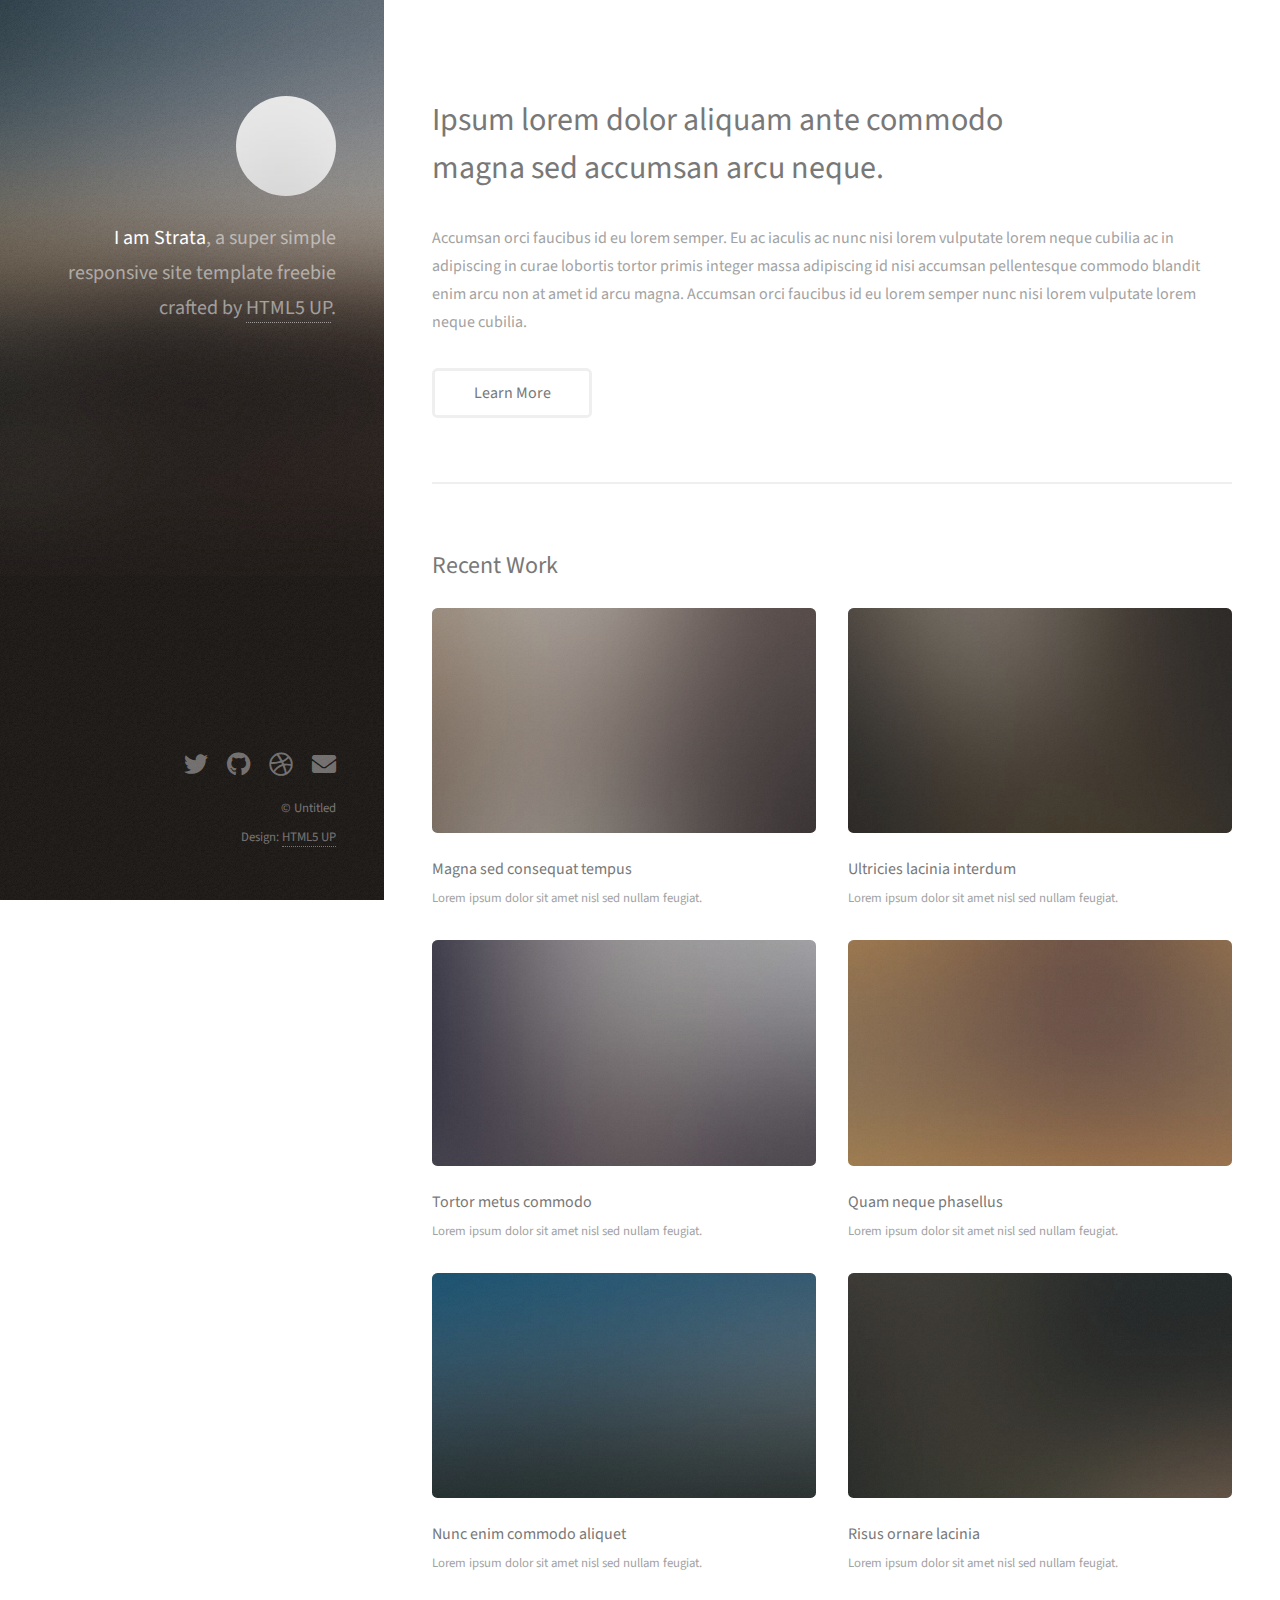
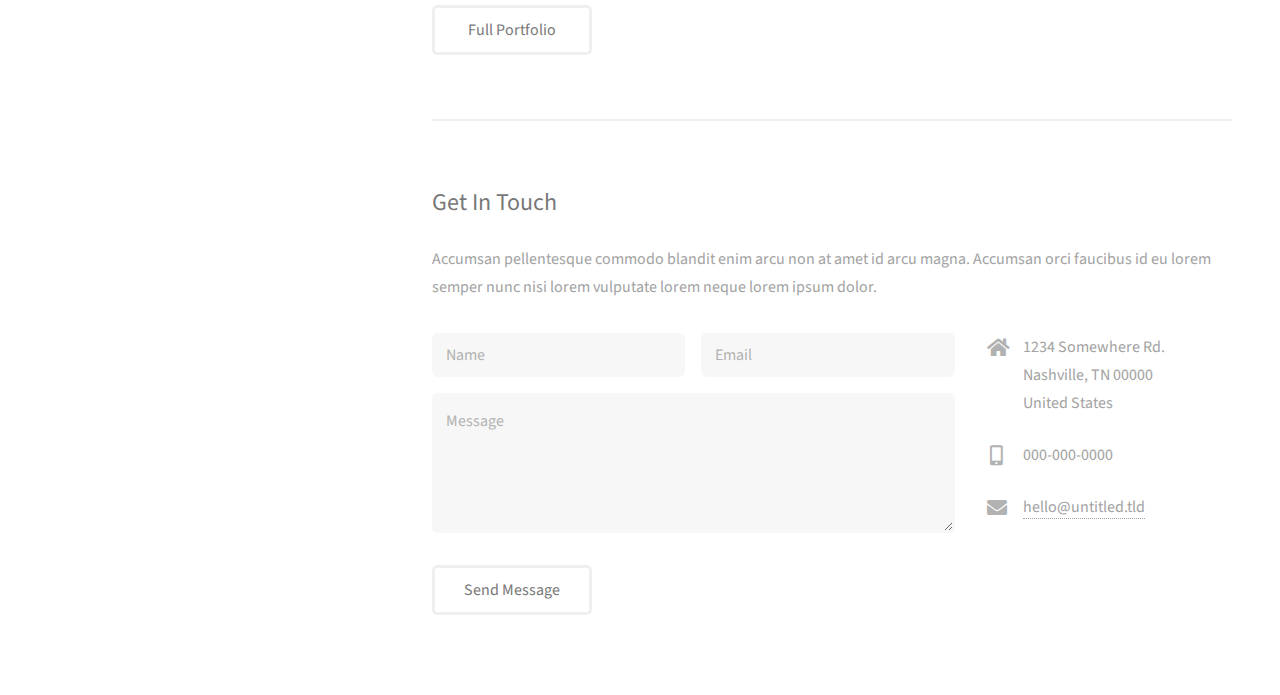
==== index.html @ 2469ea04 "commit" ====
<!DOCTYPE HTML>
<!--
	Strata by HTML5 UP
	html5up.net | @ajlkn
	Free for personal and commercial use under the CCA 3.0 license (html5up.net/license)
-->
<html>
	<head>
		<title>Strata by HTML5 UP</title>
		<meta charset="utf-8" />
		<meta name="viewport" content="width=device-width, initial-scale=1, user-scalable=no" />
		<link rel="stylesheet" href="assets/css/main.css" />
	</head>
	<body class="is-preload">

		<!-- Header -->
			<header id="header">
				<div class="inner">
					<a href="#" class="image avatar"><img src="images/avatar.jpg" alt="" /></a>
					<h1><strong>I am Strata</strong>, a super simple<br />
					responsive site template freebie<br />
					crafted by <a href="http://html5up.net">HTML5 UP</a>.</h1>
				</div>
			</header>

		<!-- Main -->
			<div id="main">

				<!-- One -->
					<section id="one">
						<header class="major">
							<h2>Ipsum lorem dolor aliquam ante commodo<br />
							magna sed accumsan arcu neque.</h2>
						</header>
						<p>Accumsan orci faucibus id eu lorem semper. Eu ac iaculis ac nunc nisi lorem vulputate lorem neque cubilia ac in adipiscing in curae lobortis tortor primis integer massa adipiscing id nisi accumsan pellentesque commodo blandit enim arcu non at amet id arcu magna. Accumsan orci faucibus id eu lorem semper nunc nisi lorem vulputate lorem neque cubilia.</p>
						<ul class="actions">
							<li><a href="#" class="button">Learn More</a></li>
						</ul>
					</section>

				<!-- Two -->
					<section id="two">
						<h2>Recent Work</h2>
						<div class="row">
							<article class="col-6 col-12-xsmall work-item">
								<a href="images/fulls/01.jpg" class="image fit thumb"><img src="images/thumbs/01.jpg" alt="" /></a>
								<h3>Magna sed consequat tempus</h3>
								<p>Lorem ipsum dolor sit amet nisl sed nullam feugiat.</p>
							</article>
							<article class="col-6 col-12-xsmall work-item">
								<a href="images/fulls/02.jpg" class="image fit thumb"><img src="images/thumbs/02.jpg" alt="" /></a>
								<h3>Ultricies lacinia interdum</h3>
								<p>Lorem ipsum dolor sit amet nisl sed nullam feugiat.</p>
							</article>
							<article class="col-6 col-12-xsmall work-item">
								<a href="images/fulls/03.jpg" class="image fit thumb"><img src="images/thumbs/03.jpg" alt="" /></a>
								<h3>Tortor metus commodo</h3>
								<p>Lorem ipsum dolor sit amet nisl sed nullam feugiat.</p>
							</article>
							<article class="col-6 col-12-xsmall work-item">
								<a href="images/fulls/04.jpg" class="image fit thumb"><img src="images/thumbs/04.jpg" alt="" /></a>
								<h3>Quam neque phasellus</h3>
								<p>Lorem ipsum dolor sit amet nisl sed nullam feugiat.</p>
							</article>
							<article class="col-6 col-12-xsmall work-item">
								<a href="images/fulls/05.jpg" class="image fit thumb"><img src="images/thumbs/05.jpg" alt="" /></a>
								<h3>Nunc enim commodo aliquet</h3>
								<p>Lorem ipsum dolor sit amet nisl sed nullam feugiat.</p>
							</article>
							<article class="col-6 col-12-xsmall work-item">
								<a href="images/fulls/06.jpg" class="image fit thumb"><img src="images/thumbs/06.jpg" alt="" /></a>
								<h3>Risus ornare lacinia</h3>
								<p>Lorem ipsum dolor sit amet nisl sed nullam feugiat.</p>
							</article>
						</div>
						<ul class="actions">
							<li><a href="#" class="button">Full Portfolio</a></li>
						</ul>
					</section>

				<!-- Three -->
					<section id="three">
						<h2>Get In Touch</h2>
						<p>Accumsan pellentesque commodo blandit enim arcu non at amet id arcu magna. Accumsan orci faucibus id eu lorem semper nunc nisi lorem vulputate lorem neque lorem ipsum dolor.</p>
						<div class="row">
							<div class="col-8 col-12-small">
								<form method="post" action="#">
									<div class="row gtr-uniform gtr-50">
										<div class="col-6 col-12-xsmall"><input type="text" name="name" id="name" placeholder="Name" /></div>
										<div class="col-6 col-12-xsmall"><input type="email" name="email" id="email" placeholder="Email" /></div>
										<div class="col-12"><textarea name="message" id="message" placeholder="Message" rows="4"></textarea></div>
									</div>
								</form>
								<ul class="actions">
									<li><input type="submit" value="Send Message" /></li>
								</ul>
							</div>
							<div class="col-4 col-12-small">
								<ul class="labeled-icons">
									<li>
										<h3 class="icon solid fa-home"><span class="label">Address</span></h3>
										1234 Somewhere Rd.<br />
										Nashville, TN 00000<br />
										United States
									</li>
									<li>
										<h3 class="icon solid fa-mobile-alt"><span class="label">Phone</span></h3>
										000-000-0000
									</li>
									<li>
										<h3 class="icon solid fa-envelope"><span class="label">Email</span></h3>
										<a href="#">hello@untitled.tld</a>
									</li>
								</ul>
							</div>
						</div>
					</section>

				<!-- Four -->
				<!--
					<section id="four">
						<h2>Elements</h2>

						<section>
							<h4>Text</h4>
							<p>This is <b>bold</b> and this is <strong>strong</strong>. This is <i>italic</i> and this is <em>emphasized</em>.
							This is <sup>superscript</sup> text and this is <sub>subscript</sub> text.
							This is <u>underlined</u> and this is code: <code>for (;;) { ... }</code>. Finally, <a href="#">this is a link</a>.</p>
							<hr />
							<header>
								<h4>Heading with a Subtitle</h4>
								<p>Lorem ipsum dolor sit amet nullam id egestas urna aliquam</p>
							</header>
							<p>Nunc lacinia ante nunc ac lobortis. Interdum adipiscing gravida odio porttitor sem non mi integer non faucibus ornare mi ut ante amet placerat aliquet. Volutpat eu sed ante lacinia sapien lorem accumsan varius montes viverra nibh in adipiscing blandit tempus accumsan.</p>
							<header>
								<h5>Heading with a Subtitle</h5>
								<p>Lorem ipsum dolor sit amet nullam id egestas urna aliquam</p>
							</header>
							<p>Nunc lacinia ante nunc ac lobortis. Interdum adipiscing gravida odio porttitor sem non mi integer non faucibus ornare mi ut ante amet placerat aliquet. Volutpat eu sed ante lacinia sapien lorem accumsan varius montes viverra nibh in adipiscing blandit tempus accumsan.</p>
							<hr />
							<h2>Heading Level 2</h2>
							<h3>Heading Level 3</h3>
							<h4>Heading Level 4</h4>
							<h5>Heading Level 5</h5>
							<h6>Heading Level 6</h6>
							<hr />
							<h5>Blockquote</h5>
							<blockquote>Fringilla nisl. Donec accumsan interdum nisi, quis tincidunt felis sagittis eget tempus euismod. Vestibulum ante ipsum primis in faucibus vestibulum. Blandit adipiscing eu felis iaculis volutpat ac adipiscing accumsan faucibus. Vestibulum ante ipsum primis in faucibus lorem ipsum dolor sit amet nullam adipiscing eu felis.</blockquote>
							<h5>Preformatted</h5>
							<pre><code>i = 0;

while (!deck.isInOrder()) {
print 'Iteration ' + i;
deck.shuffle();
i++;
}

print 'It took ' + i + ' iterations to sort the deck.';</code></pre>
						</section>

						<section>
							<h4>Lists</h4>
							<div class="row">
								<div class="col-6 col-12-xsmall">
									<h5>Unordered</h5>
									<ul>
										<li>Dolor pulvinar etiam magna etiam.</li>
										<li>Sagittis adipiscing lorem eleifend.</li>
										<li>Felis enim feugiat dolore viverra.</li>
									</ul>
									<h5>Alternate</h5>
									<ul class="alt">
										<li>Dolor pulvinar etiam magna etiam.</li>
										<li>Sagittis adipiscing lorem eleifend.</li>
										<li>Felis enim feugiat dolore viverra.</li>
									</ul>
								</div>
								<div class="col-6 col-12-xsmall">
									<h5>Ordered</h5>
									<ol>
										<li>Dolor pulvinar etiam magna etiam.</li>
										<li>Etiam vel felis at lorem sed viverra.</li>
										<li>Felis enim feugiat dolore viverra.</li>
										<li>Dolor pulvinar etiam magna etiam.</li>
										<li>Etiam vel felis at lorem sed viverra.</li>
										<li>Felis enim feugiat dolore viverra.</li>
									</ol>
									<h5>Icons</h5>
									<ul class="icons">
										<li><a href="#" class="icon brands fa-twitter"><span class="label">Twitter</span></a></li>
										<li><a href="#" class="icon brands fa-facebook-f"><span class="label">Facebook</span></a></li>
										<li><a href="#" class="icon brands fa-instagram"><span class="label">Instagram</span></a></li>
										<li><a href="#" class="icon brands fa-github"><span class="label">Github</span></a></li>
										<li><a href="#" class="icon brands fa-dribbble"><span class="label">Dribbble</span></a></li>
										<li><a href="#" class="icon brands fa-tumblr"><span class="label">Tumblr</span></a></li>
									</ul>
								</div>
							</div>
							<h5>Actions</h5>
							<ul class="actions">
								<li><a href="#" class="button primary">Default</a></li>
								<li><a href="#" class="button">Default</a></li>
							</ul>
							<ul class="actions small">
								<li><a href="#" class="button primary small">Small</a></li>
								<li><a href="#" class="button small">Small</a></li>
							</ul>
							<div class="row">
								<div class="col-6 col-12-small">
									<ul class="actions stacked">
										<li><a href="#" class="button primary">Default</a></li>
										<li><a href="#" class="button">Default</a></li>
									</ul>
								</div>
								<div class="col-6 col-12-small">
									<ul class="actions stacked">
										<li><a href="#" class="button primary small">Small</a></li>
										<li><a href="#" class="button small">Small</a></li>
									</ul>
								</div>
								<div class="col-6 col-12-small">
									<ul class="actions stacked">
										<li><a href="#" class="button primary fit">Default</a></li>
										<li><a href="#" class="button fit">Default</a></li>
									</ul>
								</div>
								<div class="col-6 col-12-small">
									<ul class="actions stacked">
										<li><a href="#" class="button primary small fit">Small</a></li>
										<li><a href="#" class="button small fit">Small</a></li>
									</ul>
								</div>
							</div>
						</section>

						<section>
							<h4>Table</h4>
							<h5>Default</h5>
							<div class="table-wrapper">
								<table>
									<thead>
										<tr>
											<th>Name</th>
											<th>Description</th>
											<th>Price</th>
										</tr>
									</thead>
									<tbody>
										<tr>
											<td>Item One</td>
											<td>Ante turpis integer aliquet porttitor.</td>
											<td>29.99</td>
										</tr>
										<tr>
											<td>Item Two</td>
											<td>Vis ac commodo adipiscing arcu aliquet.</td>
											<td>19.99</td>
										</tr>
										<tr>
											<td>Item Three</td>
											<td> Morbi faucibus arcu accumsan lorem.</td>
											<td>29.99</td>
										</tr>
										<tr>
											<td>Item Four</td>
											<td>Vitae integer tempus condimentum.</td>
											<td>19.99</td>
										</tr>
										<tr>
											<td>Item Five</td>
											<td>Ante turpis integer aliquet porttitor.</td>
											<td>29.99</td>
										</tr>
									</tbody>
									<tfoot>
										<tr>
											<td colspan="2"></td>
											<td>100.00</td>
										</tr>
									</tfoot>
								</table>
							</div>

							<h5>Alternate</h5>
							<div class="table-wrapper">
								<table class="alt">
									<thead>
										<tr>
											<th>Name</th>
											<th>Description</th>
											<th>Price</th>
										</tr>
									</thead>
									<tbody>
										<tr>
											<td>Item One</td>
											<td>Ante turpis integer aliquet porttitor.</td>
											<td>29.99</td>
										</tr>
										<tr>
											<td>Item Two</td>
											<td>Vis ac commodo adipiscing arcu aliquet.</td>
											<td>19.99</td>
										</tr>
										<tr>
											<td>Item Three</td>
											<td> Morbi faucibus arcu accumsan lorem.</td>
											<td>29.99</td>
										</tr>
										<tr>
											<td>Item Four</td>
											<td>Vitae integer tempus condimentum.</td>
											<td>19.99</td>
										</tr>
										<tr>
											<td>Item Five</td>
											<td>Ante turpis integer aliquet porttitor.</td>
											<td>29.99</td>
										</tr>
									</tbody>
									<tfoot>
										<tr>
											<td colspan="2"></td>
											<td>100.00</td>
										</tr>
									</tfoot>
								</table>
							</div>
						</section>

						<section>
							<h4>Buttons</h4>
							<ul class="actions">
								<li><a href="#" class="button primary">Primary</a></li>
								<li><a href="#" class="button">Default</a></li>
							</ul>
							<ul class="actions">
								<li><a href="#" class="button large">Large</a></li>
								<li><a href="#" class="button">Default</a></li>
								<li><a href="#" class="button small">Small</a></li>
							</ul>
							<ul class="actions fit">
								<li><a href="#" class="button primary fit">Fit</a></li>
								<li><a href="#" class="button fit">Fit</a></li>
							</ul>
							<ul class="actions fit small">
								<li><a href="#" class="button primary fit small">Fit + Small</a></li>
								<li><a href="#" class="button fit small">Fit + Small</a></li>
							</ul>
							<ul class="actions">
								<li><a href="#" class="button primary icon solid fa-download">Icon</a></li>
								<li><a href="#" class="button icon solid fa-download">Icon</a></li>
							</ul>
							<ul class="actions">
								<li><span class="button primary disabled">Primary</span></li>
								<li><span class="button disabled">Default</span></li>
							</ul>
						</section>

						<section>
							<h4>Form</h4>
							<form method="post" action="#">
								<div class="row gtr-uniform gtr-50">
									<div class="col-6 col-12-xsmall">
										<input type="text" name="demo-name" id="demo-name" value="" placeholder="Name" />
									</div>
									<div class="col-6 col-12-xsmall">
										<input type="email" name="demo-email" id="demo-email" value="" placeholder="Email" />
									</div>
									<div class="col-12">
										<select name="demo-category" id="demo-category">
											<option value="">- Category -</option>
											<option value="1">Manufacturing</option>
											<option value="1">Shipping</option>
											<option value="1">Administration</option>
											<option value="1">Human Resources</option>
										</select>
									</div>
									<div class="col-4 col-12-small">
										<input type="radio" id="demo-priority-low" name="demo-priority" checked>
										<label for="demo-priority-low">Low Priority</label>
									</div>
									<div class="col-4 col-12-small">
										<input type="radio" id="demo-priority-normal" name="demo-priority">
										<label for="demo-priority-normal">Normal Priority</label>
									</div>
									<div class="col-4 col-12-small">
										<input type="radio" id="demo-priority-high" name="demo-priority">
										<label for="demo-priority-high">High Priority</label>
									</div>
									<div class="col-6 col-12-small">
										<input type="checkbox" id="demo-copy" name="demo-copy">
										<label for="demo-copy">Email me a copy of this message</label>
									</div>
									<div class="col-6 col-12-small">
										<input type="checkbox" id="demo-human" name="demo-human" checked>
										<label for="demo-human">I am a human and not a robot</label>
									</div>
									<div class="col-12">
										<textarea name="demo-message" id="demo-message" placeholder="Enter your message" rows="6"></textarea>
									</div>
									<div class="col-12">
										<ul class="actions">
											<li><input type="submit" value="Send Message" class="primary" /></li>
											<li><input type="reset" value="Reset" /></li>
										</ul>
									</div>
								</div>
							</form>
						</section>

						<section>
							<h4>Image</h4>
							<h5>Fit</h5>
							<div class="box alt">
								<div class="row gtr-50 gtr-uniform">
									<div class="col-12"><span class="image fit"><img src="images/fulls/05.jpg" alt="" /></span></div>
									<div class="col-4"><span class="image fit"><img src="images/thumbs/01.jpg" alt="" /></span></div>
									<div class="col-4"><span class="image fit"><img src="images/thumbs/02.jpg" alt="" /></span></div>
									<div class="col-4"><span class="image fit"><img src="images/thumbs/03.jpg" alt="" /></span></div>
									<div class="col-4"><span class="image fit"><img src="images/thumbs/04.jpg" alt="" /></span></div>
									<div class="col-4"><span class="image fit"><img src="images/thumbs/05.jpg" alt="" /></span></div>
									<div class="col-4"><span class="image fit"><img src="images/thumbs/06.jpg" alt="" /></span></div>
									<div class="col-4"><span class="image fit"><img src="images/thumbs/03.jpg" alt="" /></span></div>
									<div class="col-4"><span class="image fit"><img src="images/thumbs/02.jpg" alt="" /></span></div>
									<div class="col-4"><span class="image fit"><img src="images/thumbs/01.jpg" alt="" /></span></div>
								</div>
							</div>
							<h5>Left &amp; Right</h5>
							<p><span class="image left"><img src="images/avatar.jpg" alt="" /></span>Fringilla nisl. Donec accumsan interdum nisi, quis tincidunt felis sagittis eget. tempus euismod. Vestibulum ante ipsum primis in faucibus vestibulum. Blandit adipiscing eu felis iaculis volutpat ac adipiscing accumsan eu faucibus. Integer ac pellentesque praesent tincidunt felis sagittis eget. tempus euismod. Vestibulum ante ipsum primis in faucibus vestibulum. Blandit adipiscing eu felis iaculis volutpat ac adipiscing accumsan eu faucibus. Integer ac pellentesque praesent. Donec accumsan interdum nisi, quis tincidunt felis sagittis eget. tempus euismod. Vestibulum ante ipsum primis in faucibus vestibulum. Blandit adipiscing eu felis iaculis volutpat ac adipiscing accumsan eu faucibus. Integer ac pellentesque praesent tincidunt felis sagittis eget. tempus euismod. Vestibulum ante ipsum primis in faucibus vestibulum. Blandit adipiscing eu felis iaculis volutpat ac adipiscing accumsan eu faucibus. Integer ac pellentesque praesent.</p>
							<p><span class="image right"><img src="images/avatar.jpg" alt="" /></span>Fringilla nisl. Donec accumsan interdum nisi, quis tincidunt felis sagittis eget. tempus euismod. Vestibulum ante ipsum primis in faucibus vestibulum. Blandit adipiscing eu felis iaculis volutpat ac adipiscing accumsan eu faucibus. Integer ac pellentesque praesent tincidunt felis sagittis eget. tempus euismod. Vestibulum ante ipsum primis in faucibus vestibulum. Blandit adipiscing eu felis iaculis volutpat ac adipiscing accumsan eu faucibus. Integer ac pellentesque praesent. Donec accumsan interdum nisi, quis tincidunt felis sagittis eget. tempus euismod. Vestibulum ante ipsum primis in faucibus vestibulum. Blandit adipiscing eu felis iaculis volutpat ac adipiscing accumsan eu faucibus. Integer ac pellentesque praesent tincidunt felis sagittis eget. tempus euismod. Vestibulum ante ipsum primis in faucibus vestibulum. Blandit adipiscing eu felis iaculis volutpat ac adipiscing accumsan eu faucibus. Integer ac pellentesque praesent.</p>
						</section>

					</section>
				-->

			</div>

		<!-- Footer -->
			<footer id="footer">
				<div class="inner">
					<ul class="icons">
						<li><a href="#" class="icon brands fa-twitter"><span class="label">Twitter</span></a></li>
						<li><a href="#" class="icon brands fa-github"><span class="label">Github</span></a></li>
						<li><a href="#" class="icon brands fa-dribbble"><span class="label">Dribbble</span></a></li>
						<li><a href="#" class="icon solid fa-envelope"><span class="label">Email</span></a></li>
					</ul>
					<ul class="copyright">
						<li>&copy; Untitled</li><li>Design: <a href="http://html5up.net">HTML5 UP</a></li>
					</ul>
				</div>
			</footer>

		<!-- Scripts -->
			<script src="assets/js/jquery.min.js"></script>
			<script src="assets/js/jquery.poptrox.min.js"></script>
			<script src="assets/js/browser.min.js"></script>
			<script src="assets/js/breakpoints.min.js"></script>
			<script src="assets/js/util.js"></script>
			<script src="assets/js/main.js"></script>

	</body>
</html>
---- assets/css/main.css ----
@import url("fontawesome-all.min.css");
@import url("https://fonts.googleapis.com/css?family=Source+Sans+Pro:400,400italic");

/*
	Strata by HTML5 UP
	html5up.net | @ajlkn
	Free for personal and commercial use under the CCA 3.0 license (html5up.net/license)
*/

html, body, div, span, applet, object,
iframe, h1, h2, h3, h4, h5, h6, p, blockquote,
pre, a, abbr, acronym, address, big, cite,
code, del, dfn, em, img, ins, kbd, q, s, samp,
small, strike, strong, sub, sup, tt, var, b,
u, i, center, dl, dt, dd, ol, ul, li, fieldset,
form, label, legend, table, caption, tbody,
tfoot, thead, tr, th, td, article, aside,
canvas, details, embed, figure, figcaption,
footer, header, hgroup, menu, nav, output, ruby,
section, summary, time, mark, audio, video {
	margin: 0;
	padding: 0;
	border: 0;
	font-size: 100%;
	font: inherit;
	vertical-align: baseline;}

article, aside, details, figcaption, figure,
footer, header, hgroup, menu, nav, section {
	display: block;}

body {
	line-height: 1;
}

ol, ul {
	list-style: none;
}

blockquote, q {
	quotes: none;
}

	blockquote:before, blockquote:after, q:before, q:after {
		content: '';
		content: none;
	}

table {
	border-collapse: collapse;
	border-spacing: 0;
}

body {
	-webkit-text-size-adjust: none;
}

mark {
	background-color: transparent;
	color: inherit;
}

input::-moz-focus-inner {
	border: 0;
	padding: 0;
}

input, select, textarea {
	-moz-appearance: none;
	-webkit-appearance: none;
	-ms-appearance: none;
	appearance: none;
}

/* Basic */

	html {
		box-sizing: border-box;
	}

	*, *:before, *:after {
		box-sizing: inherit;
	}

	body {
		background: #fff;
	}

		body.is-preload *, body.is-preload *:before, body.is-preload *:after {
			-moz-animation: none !important;
			-webkit-animation: none !important;
			-ms-animation: none !important;
			animation: none !important;
			-moz-transition: none !important;
			-webkit-transition: none !important;
			-ms-transition: none !important;
			transition: none !important;
		}

	body, input, select, textarea {
		color: #a2a2a2;
		font-family: "Source Sans Pro", Helvetica, sans-serif;
		font-size: 16pt;
		font-weight: 400;
		line-height: 1.75em;
	}

	a {
		-moz-transition: color 0.2s ease-in-out, border-color 0.2s ease-in-out;
		-webkit-transition: color 0.2s ease-in-out, border-color 0.2s ease-in-out;
		-ms-transition: color 0.2s ease-in-out, border-color 0.2s ease-in-out;
		transition: color 0.2s ease-in-out, border-color 0.2s ease-in-out;
		border-bottom: dotted 1px;
		color: #49bf9d;
		text-decoration: none;
	}

		a:hover {
			border-bottom-color: transparent;
			color: #49bf9d !important;
			text-decoration: none;
		}

	strong, b {
		color: #787878;
		font-weight: 400;
	}

	em, i {
		font-style: italic;
	}

	p {
		margin: 0 0 2em 0;
	}

	h1, h2, h3, h4, h5, h6 {
		color: #787878;
		font-weight: 400;
		line-height: 1em;
		margin: 0 0 1em 0;
	}

		h1 a, h2 a, h3 a, h4 a, h5 a, h6 a {
			color: inherit;
			text-decoration: none;
		}

	h1 {
		font-size: 2em;
		line-height: 1.5em;
	}

	h2 {
		font-size: 1.5em;
		line-height: 1.5em;
	}

	h3 {
		font-size: 1.25em;
		line-height: 1.5em;
	}

	h4 {
		font-size: 1.1em;
		line-height: 1.5em;
	}

	h5 {
		font-size: 0.9em;
		line-height: 1.5em;
	}

	h6 {
		font-size: 0.7em;
		line-height: 1.5em;
	}

	sub {
		font-size: 0.8em;
		position: relative;
		top: 0.5em;
	}

	sup {
		font-size: 0.8em;
		position: relative;
		top: -0.5em;
	}

	hr {
		border: 0;
		border-bottom: solid 2px #efefef;
		margin: 2em 0;
	}

		hr.major {
			margin: 3em 0;
		}

	blockquote {
		border-left: solid 6px #efefef;
		font-style: italic;
		margin: 0 0 2em 0;
		padding: 0.5em 0 0.5em 1.5em;
	}

	code {
		background: #f7f7f7;
		border-radius: 0.35em;
		border: solid 2px #efefef;
		font-family: "Courier New", monospace;
		font-size: 0.9em;
		margin: 0 0.25em;
		padding: 0.25em 0.65em;
	}

	pre {
		-webkit-overflow-scrolling: touch;
		font-family: "Courier New", monospace;
		font-size: 0.9em;
		margin: 0 0 2em 0;
	}

		pre code {
			display: block;
			line-height: 1.75em;
			padding: 1em 1.5em;
			overflow-x: auto;
		}

	.align-left {
		text-align: left;
	}

	.align-center {
		text-align: center;
	}

	.align-right {
		text-align: right;
	}

/* Container */

	.container {
		margin: 0 auto;
		max-width: calc(100% - 4em);
		width: 100%;
	}

		.container.xsmall {
			width: 25%;
		}

		.container.small {
			width: 50%;
		}

		.container.medium {
			width: 75%;
		}

		.container.large {
			width: 125%;
		}

		.container.xlarge {
			width: 150%;
		}

		.container.max {
			width: 100%;
		}

		@media screen and (max-width: 980px) {

			.container {
				width: 100% !important;
				max-width: 100% !important;
			}

		}

		@media screen and (max-width: 480px) {

			.container {
				max-width: calc(100% - 3em);
			}

		}

/* Row */

	.row {
		display: flex;
		flex-wrap: wrap;
		box-sizing: border-box;
		align-items: stretch;
	}

		.row > * {
			box-sizing: border-box;
		}

		.row.gtr-uniform > * > :last-child {
			margin-bottom: 0;
		}

		.row.aln-left {
			justify-content: flex-start;
		}

		.row.aln-center {
			justify-content: center;
		}

		.row.aln-right {
			justify-content: flex-end;
		}

		.row.aln-top {
			align-items: flex-start;
		}

		.row.aln-middle {
			align-items: center;
		}

		.row.aln-bottom {
			align-items: flex-end;
		}

		.row > .imp {
			order: -1;
		}

		.row > .col-1 {
			width: 8.33333%;
		}

		.row > .off-1 {
			margin-left: 8.33333%;
		}

		.row > .col-2 {
			width: 16.66667%;
		}

		.row > .off-2 {
			margin-left: 16.66667%;
		}

		.row > .col-3 {
			width: 25%;
		}

		.row > .off-3 {
			margin-left: 25%;
		}

		.row > .col-4 {
			width: 33.33333%;
		}

		.row > .off-4 {
			margin-left: 33.33333%;
		}

		.row > .col-5 {
			width: 41.66667%;
		}

		.row > .off-5 {
			margin-left: 41.66667%;
		}

		.row > .col-6 {
			width: 50%;
		}

		.row > .off-6 {
			margin-left: 50%;
		}

		.row > .col-7 {
			width: 58.33333%;
		}

		.row > .off-7 {
			margin-left: 58.33333%;
		}

		.row > .col-8 {
			width: 66.66667%;
		}

		.row > .off-8 {
			margin-left: 66.66667%;
		}

		.row > .col-9 {
			width: 75%;
		}

		.row > .off-9 {
			margin-left: 75%;
		}

		.row > .col-10 {
			width: 83.33333%;
		}

		.row > .off-10 {
			margin-left: 83.33333%;
		}

		.row > .col-11 {
			width: 91.66667%;
		}

		.row > .off-11 {
			margin-left: 91.66667%;
		}

		.row > .col-12 {
			width: 100%;
		}

		.row > .off-12 {
			margin-left: 100%;
		}

		.row.gtr-0 {
			margin-top: 0;
			margin-left: 0em;
		}

			.row.gtr-0 > * {
				padding: 0 0 0 0em;
			}

			.row.gtr-0.gtr-uniform {
				margin-top: 0em;
			}

				.row.gtr-0.gtr-uniform > * {
					padding-top: 0em;
				}

		.row.gtr-25 {
			margin-top: 0;
			margin-left: -0.625em;
		}

			.row.gtr-25 > * {
				padding: 0 0 0 0.625em;
			}

			.row.gtr-25.gtr-uniform {
				margin-top: -0.625em;
			}

				.row.gtr-25.gtr-uniform > * {
					padding-top: 0.625em;
				}

		.row.gtr-50 {
			margin-top: 0;
			margin-left: -1.25em;
		}

			.row.gtr-50 > * {
				padding: 0 0 0 1.25em;
			}

			.row.gtr-50.gtr-uniform {
				margin-top: -1.25em;
			}

				.row.gtr-50.gtr-uniform > * {
					padding-top: 1.25em;
				}

		.row {
			margin-top: 0;
			margin-left: -2.5em;
		}

			.row > * {
				padding: 0 0 0 2.5em;
			}

			.row.gtr-uniform {
				margin-top: -2.5em;
			}

				.row.gtr-uniform > * {
					padding-top: 2.5em;
				}

		.row.gtr-150 {
			margin-top: 0;
			margin-left: -3.75em;
		}

			.row.gtr-150 > * {
				padding: 0 0 0 3.75em;
			}

			.row.gtr-150.gtr-uniform {
				margin-top: -3.75em;
			}

				.row.gtr-150.gtr-uniform > * {
					padding-top: 3.75em;
				}

		.row.gtr-200 {
			margin-top: 0;
			margin-left: -5em;
		}

			.row.gtr-200 > * {
				padding: 0 0 0 5em;
			}

			.row.gtr-200.gtr-uniform {
				margin-top: -5em;
			}

				.row.gtr-200.gtr-uniform > * {
					padding-top: 5em;
				}

		@media screen and (max-width: 1800px) {

			.row {
				display: flex;
				flex-wrap: wrap;
				box-sizing: border-box;
				align-items: stretch;
			}

				.row > * {
					box-sizing: border-box;
				}

				.row.gtr-uniform > * > :last-child {
					margin-bottom: 0;
				}

				.row.aln-left {
					justify-content: flex-start;
				}

				.row.aln-center {
					justify-content: center;
				}

				.row.aln-right {
					justify-content: flex-end;
				}

				.row.aln-top {
					align-items: flex-start;
				}

				.row.aln-middle {
					align-items: center;
				}

				.row.aln-bottom {
					align-items: flex-end;
				}

				.row > .imp-xlarge {
					order: -1;
				}

				.row > .col-1-xlarge {
					width: 8.33333%;
				}

				.row > .off-1-xlarge {
					margin-left: 8.33333%;
				}

				.row > .col-2-xlarge {
					width: 16.66667%;
				}

				.row > .off-2-xlarge {
					margin-left: 16.66667%;
				}

				.row > .col-3-xlarge {
					width: 25%;
				}

				.row > .off-3-xlarge {
					margin-left: 25%;
				}

				.row > .col-4-xlarge {
					width: 33.33333%;
				}

				.row > .off-4-xlarge {
					margin-left: 33.33333%;
				}

				.row > .col-5-xlarge {
					width: 41.66667%;
				}

				.row > .off-5-xlarge {
					margin-left: 41.66667%;
				}

				.row > .col-6-xlarge {
					width: 50%;
				}

				.row > .off-6-xlarge {
					margin-left: 50%;
				}

				.row > .col-7-xlarge {
					width: 58.33333%;
				}

				.row > .off-7-xlarge {
					margin-left: 58.33333%;
				}

				.row > .col-8-xlarge {
					width: 66.66667%;
				}

				.row > .off-8-xlarge {
					margin-left: 66.66667%;
				}

				.row > .col-9-xlarge {
					width: 75%;
				}

				.row > .off-9-xlarge {
					margin-left: 75%;
				}

				.row > .col-10-xlarge {
					width: 83.33333%;
				}

				.row > .off-10-xlarge {
					margin-left: 83.33333%;
				}

				.row > .col-11-xlarge {
					width: 91.66667%;
				}

				.row > .off-11-xlarge {
					margin-left: 91.66667%;
				}

				.row > .col-12-xlarge {
					width: 100%;
				}

				.row > .off-12-xlarge {
					margin-left: 100%;
				}

				.row.gtr-0 {
					margin-top: 0;
					margin-left: 0em;
				}

					.row.gtr-0 > * {
						padding: 0 0 0 0em;
					}

					.row.gtr-0.gtr-uniform {
						margin-top: 0em;
					}

						.row.gtr-0.gtr-uniform > * {
							padding-top: 0em;
						}

				.row.gtr-25 {
					margin-top: 0;
					margin-left: -0.625em;
				}

					.row.gtr-25 > * {
						padding: 0 0 0 0.625em;
					}

					.row.gtr-25.gtr-uniform {
						margin-top: -0.625em;
					}

						.row.gtr-25.gtr-uniform > * {
							padding-top: 0.625em;
						}

				.row.gtr-50 {
					margin-top: 0;
					margin-left: -1.25em;
				}

					.row.gtr-50 > * {
						padding: 0 0 0 1.25em;
					}

					.row.gtr-50.gtr-uniform {
						margin-top: -1.25em;
					}

						.row.gtr-50.gtr-uniform > * {
							padding-top: 1.25em;
						}

				.row {
					margin-top: 0;
					margin-left: -2.5em;
				}

					.row > * {
						padding: 0 0 0 2.5em;
					}

					.row.gtr-uniform {
						margin-top: -2.5em;
					}

						.row.gtr-uniform > * {
							padding-top: 2.5em;
						}

				.row.gtr-150 {
					margin-top: 0;
					margin-left: -3.75em;
				}

					.row.gtr-150 > * {
						padding: 0 0 0 3.75em;
					}

					.row.gtr-150.gtr-uniform {
						margin-top: -3.75em;
					}

						.row.gtr-150.gtr-uniform > * {
							padding-top: 3.75em;
						}

				.row.gtr-200 {
					margin-top: 0;
					margin-left: -5em;
				}

					.row.gtr-200 > * {
						padding: 0 0 0 5em;
					}

					.row.gtr-200.gtr-uniform {
						margin-top: -5em;
					}

						.row.gtr-200.gtr-uniform > * {
							padding-top: 5em;
						}

		}

		@media screen and (max-width: 1280px) {

			.row {
				display: flex;
				flex-wrap: wrap;
				box-sizing: border-box;
				align-items: stretch;
			}

				.row > * {
					box-sizing: border-box;
				}

				.row.gtr-uniform > * > :last-child {
					margin-bottom: 0;
				}

				.row.aln-left {
					justify-content: flex-start;
				}

				.row.aln-center {
					justify-content: center;
				}

				.row.aln-right {
					justify-content: flex-end;
				}

				.row.aln-top {
					align-items: flex-start;
				}

				.row.aln-middle {
					align-items: center;
				}

				.row.aln-bottom {
					align-items: flex-end;
				}

				.row > .imp-large {
					order: -1;
				}

				.row > .col-1-large {
					width: 8.33333%;
				}

				.row > .off-1-large {
					margin-left: 8.33333%;
				}

				.row > .col-2-large {
					width: 16.66667%;
				}

				.row > .off-2-large {
					margin-left: 16.66667%;
				}

				.row > .col-3-large {
					width: 25%;
				}

				.row > .off-3-large {
					margin-left: 25%;
				}

				.row > .col-4-large {
					width: 33.33333%;
				}

				.row > .off-4-large {
					margin-left: 33.33333%;
				}

				.row > .col-5-large {
					width: 41.66667%;
				}

				.row > .off-5-large {
					margin-left: 41.66667%;
				}

				.row > .col-6-large {
					width: 50%;
				}

				.row > .off-6-large {
					margin-left: 50%;
				}

				.row > .col-7-large {
					width: 58.33333%;
				}

				.row > .off-7-large {
					margin-left: 58.33333%;
				}

				.row > .col-8-large {
					width: 66.66667%;
				}

				.row > .off-8-large {
					margin-left: 66.66667%;
				}

				.row > .col-9-large {
					width: 75%;
				}

				.row > .off-9-large {
					margin-left: 75%;
				}

				.row > .col-10-large {
					width: 83.33333%;
				}

				.row > .off-10-large {
					margin-left: 83.33333%;
				}

				.row > .col-11-large {
					width: 91.66667%;
				}

				.row > .off-11-large {
					margin-left: 91.66667%;
				}

				.row > .col-12-large {
					width: 100%;
				}

				.row > .off-12-large {
					margin-left: 100%;
				}

				.row.gtr-0 {
					margin-top: 0;
					margin-left: 0em;
				}

					.row.gtr-0 > * {
						padding: 0 0 0 0em;
					}

					.row.gtr-0.gtr-uniform {
						margin-top: 0em;
					}

						.row.gtr-0.gtr-uniform > * {
							padding-top: 0em;
						}

				.row.gtr-25 {
					margin-top: 0;
					margin-left: -0.5em;
				}

					.row.gtr-25 > * {
						padding: 0 0 0 0.5em;
					}

					.row.gtr-25.gtr-uniform {
						margin-top: -0.5em;
					}

						.row.gtr-25.gtr-uniform > * {
							padding-top: 0.5em;
						}

				.row.gtr-50 {
					margin-top: 0;
					margin-left: -1em;
				}

					.row.gtr-50 > * {
						padding: 0 0 0 1em;
					}

					.row.gtr-50.gtr-uniform {
						margin-top: -1em;
					}

						.row.gtr-50.gtr-uniform > * {
							padding-top: 1em;
						}

				.row {
					margin-top: 0;
					margin-left: -2em;
				}

					.row > * {
						padding: 0 0 0 2em;
					}

					.row.gtr-uniform {
						margin-top: -2em;
					}

						.row.gtr-uniform > * {
							padding-top: 2em;
						}

				.row.gtr-150 {
					margin-top: 0;
					margin-left: -3em;
				}

					.row.gtr-150 > * {
						padding: 0 0 0 3em;
					}

					.row.gtr-150.gtr-uniform {
						margin-top: -3em;
					}

						.row.gtr-150.gtr-uniform > * {
							padding-top: 3em;
						}

				.row.gtr-200 {
					margin-top: 0;
					margin-left: -4em;
				}

					.row.gtr-200 > * {
						padding: 0 0 0 4em;
					}

					.row.gtr-200.gtr-uniform {
						margin-top: -4em;
					}

						.row.gtr-200.gtr-uniform > * {
							padding-top: 4em;
						}

		}

		@media screen and (max-width: 980px) {

			.row {
				display: flex;
				flex-wrap: wrap;
				box-sizing: border-box;
				align-items: stretch;
			}

				.row > * {
					box-sizing: border-box;
				}

				.row.gtr-uniform > * > :last-child {
					margin-bottom: 0;
				}

				.row.aln-left {
					justify-content: flex-start;
				}

				.row.aln-center {
					justify-content: center;
				}

				.row.aln-right {
					justify-content: flex-end;
				}

				.row.aln-top {
					align-items: flex-start;
				}

				.row.aln-middle {
					align-items: center;
				}

				.row.aln-bottom {
					align-items: flex-end;
				}

				.row > .imp-medium {
					order: -1;
				}

				.row > .col-1-medium {
					width: 8.33333%;
				}

				.row > .off-1-medium {
					margin-left: 8.33333%;
				}

				.row > .col-2-medium {
					width: 16.66667%;
				}

				.row > .off-2-medium {
					margin-left: 16.66667%;
				}

				.row > .col-3-medium {
					width: 25%;
				}

				.row > .off-3-medium {
					margin-left: 25%;
				}

				.row > .col-4-medium {
					width: 33.33333%;
				}

				.row > .off-4-medium {
					margin-left: 33.33333%;
				}

				.row > .col-5-medium {
					width: 41.66667%;
				}

				.row > .off-5-medium {
					margin-left: 41.66667%;
				}

				.row > .col-6-medium {
					width: 50%;
				}

				.row > .off-6-medium {
					margin-left: 50%;
				}

				.row > .col-7-medium {
					width: 58.33333%;
				}

				.row > .off-7-medium {
					margin-left: 58.33333%;
				}

				.row > .col-8-medium {
					width: 66.66667%;
				}

				.row > .off-8-medium {
					margin-left: 66.66667%;
				}

				.row > .col-9-medium {
					width: 75%;
				}

				.row > .off-9-medium {
					margin-left: 75%;
				}

				.row > .col-10-medium {
					width: 83.33333%;
				}

				.row > .off-10-medium {
					margin-left: 83.33333%;
				}

				.row > .col-11-medium {
					width: 91.66667%;
				}

				.row > .off-11-medium {
					margin-left: 91.66667%;
				}

				.row > .col-12-medium {
					width: 100%;
				}

				.row > .off-12-medium {
					margin-left: 100%;
				}

				.row.gtr-0 {
					margin-top: 0;
					margin-left: 0em;
				}

					.row.gtr-0 > * {
						padding: 0 0 0 0em;
					}

					.row.gtr-0.gtr-uniform {
						margin-top: 0em;
					}

						.row.gtr-0.gtr-uniform > * {
							padding-top: 0em;
						}

				.row.gtr-25 {
					margin-top: 0;
					margin-left: -0.5em;
				}

					.row.gtr-25 > * {
						padding: 0 0 0 0.5em;
					}

					.row.gtr-25.gtr-uniform {
						margin-top: -0.5em;
					}

						.row.gtr-25.gtr-uniform > * {
							padding-top: 0.5em;
						}

				.row.gtr-50 {
					margin-top: 0;
					margin-left: -1em;
				}

					.row.gtr-50 > * {
						padding: 0 0 0 1em;
					}

					.row.gtr-50.gtr-uniform {
						margin-top: -1em;
					}

						.row.gtr-50.gtr-uniform > * {
							padding-top: 1em;
						}

				.row {
					margin-top: 0;
					margin-left: -2em;
				}

					.row > * {
						padding: 0 0 0 2em;
					}

					.row.gtr-uniform {
						margin-top: -2em;
					}

						.row.gtr-uniform > * {
							padding-top: 2em;
						}

				.row.gtr-150 {
					margin-top: 0;
					margin-left: -3em;
				}

					.row.gtr-150 > * {
						padding: 0 0 0 3em;
					}

					.row.gtr-150.gtr-uniform {
						margin-top: -3em;
					}

						.row.gtr-150.gtr-uniform > * {
							padding-top: 3em;
						}

				.row.gtr-200 {
					margin-top: 0;
					margin-left: -4em;
				}

					.row.gtr-200 > * {
						padding: 0 0 0 4em;
					}

					.row.gtr-200.gtr-uniform {
						margin-top: -4em;
					}

						.row.gtr-200.gtr-uniform > * {
							padding-top: 4em;
						}

		}

		@media screen and (max-width: 736px) {

			.row {
				display: flex;
				flex-wrap: wrap;
				box-sizing: border-box;
				align-items: stretch;
			}

				.row > * {
					box-sizing: border-box;
				}

				.row.gtr-uniform > * > :last-child {
					margin-bottom: 0;
				}

				.row.aln-left {
					justify-content: flex-start;
				}

				.row.aln-center {
					justify-content: center;
				}

				.row.aln-right {
					justify-content: flex-end;
				}

				.row.aln-top {
					align-items: flex-start;
				}

				.row.aln-middle {
					align-items: center;
				}

				.row.aln-bottom {
					align-items: flex-end;
				}

				.row > .imp-small {
					order: -1;
				}

				.row > .col-1-small {
					width: 8.33333%;
				}

				.row > .off-1-small {
					margin-left: 8.33333%;
				}

				.row > .col-2-small {
					width: 16.66667%;
				}

				.row > .off-2-small {
					margin-left: 16.66667%;
				}

				.row > .col-3-small {
					width: 25%;
				}

				.row > .off-3-small {
					margin-left: 25%;
				}

				.row > .col-4-small {
					width: 33.33333%;
				}

				.row > .off-4-small {
					margin-left: 33.33333%;
				}

				.row > .col-5-small {
					width: 41.66667%;
				}

				.row > .off-5-small {
					margin-left: 41.66667%;
				}

				.row > .col-6-small {
					width: 50%;
				}

				.row > .off-6-small {
					margin-left: 50%;
				}

				.row > .col-7-small {
					width: 58.33333%;
				}

				.row > .off-7-small {
					margin-left: 58.33333%;
				}

				.row > .col-8-small {
					width: 66.66667%;
				}

				.row > .off-8-small {
					margin-left: 66.66667%;
				}

				.row > .col-9-small {
					width: 75%;
				}

				.row > .off-9-small {
					margin-left: 75%;
				}

				.row > .col-10-small {
					width: 83.33333%;
				}

				.row > .off-10-small {
					margin-left: 83.33333%;
				}

				.row > .col-11-small {
					width: 91.66667%;
				}

				.row > .off-11-small {
					margin-left: 91.66667%;
				}

				.row > .col-12-small {
					width: 100%;
				}

				.row > .off-12-small {
					margin-left: 100%;
				}

				.row.gtr-0 {
					margin-top: 0;
					margin-left: 0em;
				}

					.row.gtr-0 > * {
						padding: 0 0 0 0em;
					}

					.row.gtr-0.gtr-uniform {
						margin-top: 0em;
					}

						.row.gtr-0.gtr-uniform > * {
							padding-top: 0em;
						}

				.row.gtr-25 {
					margin-top: 0;
					margin-left: -0.375em;
				}

					.row.gtr-25 > * {
						padding: 0 0 0 0.375em;
					}

					.row.gtr-25.gtr-uniform {
						margin-top: -0.375em;
					}

						.row.gtr-25.gtr-uniform > * {
							padding-top: 0.375em;
						}

				.row.gtr-50 {
					margin-top: 0;
					margin-left: -0.75em;
				}

					.row.gtr-50 > * {
						padding: 0 0 0 0.75em;
					}

					.row.gtr-50.gtr-uniform {
						margin-top: -0.75em;
					}

						.row.gtr-50.gtr-uniform > * {
							padding-top: 0.75em;
						}

				.row {
					margin-top: 0;
					margin-left: -1.5em;
				}

					.row > * {
						padding: 0 0 0 1.5em;
					}

					.row.gtr-uniform {
						margin-top: -1.5em;
					}

						.row.gtr-uniform > * {
							padding-top: 1.5em;
						}

				.row.gtr-150 {
					margin-top: 0;
					margin-left: -2.25em;
				}

					.row.gtr-150 > * {
						padding: 0 0 0 2.25em;
					}

					.row.gtr-150.gtr-uniform {
						margin-top: -2.25em;
					}

						.row.gtr-150.gtr-uniform > * {
							padding-top: 2.25em;
						}

				.row.gtr-200 {
					margin-top: 0;
					margin-left: -3em;
				}

					.row.gtr-200 > * {
						padding: 0 0 0 3em;
					}

					.row.gtr-200.gtr-uniform {
						margin-top: -3em;
					}

						.row.gtr-200.gtr-uniform > * {
							padding-top: 3em;
						}

		}

		@media screen and (max-width: 480px) {

			.row {
				display: flex;
				flex-wrap: wrap;
				box-sizing: border-box;
				align-items: stretch;
			}

				.row > * {
					box-sizing: border-box;
				}

				.row.gtr-uniform > * > :last-child {
					margin-bottom: 0;
				}

				.row.aln-left {
					justify-content: flex-start;
				}

				.row.aln-center {
					justify-content: center;
				}

				.row.aln-right {
					justify-content: flex-end;
				}

				.row.aln-top {
					align-items: flex-start;
				}

				.row.aln-middle {
					align-items: center;
				}

				.row.aln-bottom {
					align-items: flex-end;
				}

				.row > .imp-xsmall {
					order: -1;
				}

				.row > .col-1-xsmall {
					width: 8.33333%;
				}

				.row > .off-1-xsmall {
					margin-left: 8.33333%;
				}

				.row > .col-2-xsmall {
					width: 16.66667%;
				}

				.row > .off-2-xsmall {
					margin-left: 16.66667%;
				}

				.row > .col-3-xsmall {
					width: 25%;
				}

				.row > .off-3-xsmall {
					margin-left: 25%;
				}

				.row > .col-4-xsmall {
					width: 33.33333%;
				}

				.row > .off-4-xsmall {
					margin-left: 33.33333%;
				}

				.row > .col-5-xsmall {
					width: 41.66667%;
				}

				.row > .off-5-xsmall {
					margin-left: 41.66667%;
				}

				.row > .col-6-xsmall {
					width: 50%;
				}

				.row > .off-6-xsmall {
					margin-left: 50%;
				}

				.row > .col-7-xsmall {
					width: 58.33333%;
				}

				.row > .off-7-xsmall {
					margin-left: 58.33333%;
				}

				.row > .col-8-xsmall {
					width: 66.66667%;
				}

				.row > .off-8-xsmall {
					margin-left: 66.66667%;
				}

				.row > .col-9-xsmall {
					width: 75%;
				}

				.row > .off-9-xsmall {
					margin-left: 75%;
				}

				.row > .col-10-xsmall {
					width: 83.33333%;
				}

				.row > .off-10-xsmall {
					margin-left: 83.33333%;
				}

				.row > .col-11-xsmall {
					width: 91.66667%;
				}

				.row > .off-11-xsmall {
					margin-left: 91.66667%;
				}

				.row > .col-12-xsmall {
					width: 100%;
				}

				.row > .off-12-xsmall {
					margin-left: 100%;
				}

				.row.gtr-0 {
					margin-top: 0;
					margin-left: 0em;
				}

					.row.gtr-0 > * {
						padding: 0 0 0 0em;
					}

					.row.gtr-0.gtr-uniform {
						margin-top: 0em;
					}

						.row.gtr-0.gtr-uniform > * {
							padding-top: 0em;
						}

				.row.gtr-25 {
					margin-top: 0;
					margin-left: -0.375em;
				}

					.row.gtr-25 > * {
						padding: 0 0 0 0.375em;
					}

					.row.gtr-25.gtr-uniform {
						margin-top: -0.375em;
					}

						.row.gtr-25.gtr-uniform > * {
							padding-top: 0.375em;
						}

				.row.gtr-50 {
					margin-top: 0;
					margin-left: -0.75em;
				}

					.row.gtr-50 > * {
						padding: 0 0 0 0.75em;
					}

					.row.gtr-50.gtr-uniform {
						margin-top: -0.75em;
					}

						.row.gtr-50.gtr-uniform > * {
							padding-top: 0.75em;
						}

				.row {
					margin-top: 0;
					margin-left: -1.5em;
				}

					.row > * {
						padding: 0 0 0 1.5em;
					}

					.row.gtr-uniform {
						margin-top: -1.5em;
					}

						.row.gtr-uniform > * {
							padding-top: 1.5em;
						}

				.row.gtr-150 {
					margin-top: 0;
					margin-left: -2.25em;
				}

					.row.gtr-150 > * {
						padding: 0 0 0 2.25em;
					}

					.row.gtr-150.gtr-uniform {
						margin-top: -2.25em;
					}

						.row.gtr-150.gtr-uniform > * {
							padding-top: 2.25em;
						}

				.row.gtr-200 {
					margin-top: 0;
					margin-left: -3em;
				}

					.row.gtr-200 > * {
						padding: 0 0 0 3em;
					}

					.row.gtr-200.gtr-uniform {
						margin-top: -3em;
					}

						.row.gtr-200.gtr-uniform > * {
							padding-top: 3em;
						}

		}

/* Section/Article */

	section.special, article.special {
		text-align: center;
	}

	header p {
		color: #b2b2b2;
		position: relative;
		margin: 0 0 1.5em 0;
	}

	header h2 + p {
		font-size: 1.25em;
		margin-top: -1em;
		line-height: 1.5em;
	}

	header h3 + p {
		font-size: 1.1em;
		margin-top: -0.8em;
		line-height: 1.5em;
	}

	header h4 + p,
	header h5 + p,
	header h6 + p {
		font-size: 0.9em;
		margin-top: -0.6em;
		line-height: 1.5em;
	}

	header.major h2 {
		font-size: 2em;
	}

/* Form */

	form {
		margin: 0 0 2em 0;
	}

	label {
		color: #787878;
		display: block;
		font-size: 0.9em;
		font-weight: 400;
		margin: 0 0 1em 0;
	}

	input[type="text"],
	input[type="password"],
	input[type="email"],
	select,
	textarea {
		-moz-appearance: none;
		-webkit-appearance: none;
		-ms-appearance: none;
		appearance: none;
		background: #f7f7f7;
		border-radius: 0.35em;
		border: solid 2px transparent;
		color: inherit;
		display: block;
		outline: 0;
		padding: 0 0.75em;
		text-decoration: none;
		width: 100%;
	}

		input[type="text"]:invalid,
		input[type="password"]:invalid,
		input[type="email"]:invalid,
		select:invalid,
		textarea:invalid {
			box-shadow: none;
		}

		input[type="text"]:focus,
		input[type="password"]:focus,
		input[type="email"]:focus,
		select:focus,
		textarea:focus {
			border-color: #49bf9d;
		}

	select {
		background-image: url("data:image/svg+xml;charset=utf8,%3Csvg xmlns='http://www.w3.org/2000/svg' width='40' height='40' preserveAspectRatio='none' viewBox='0 0 40 40'%3E%3Cpath d='M9.4,12.3l10.4,10.4l10.4-10.4c0.2-0.2,0.5-0.4,0.9-0.4c0.3,0,0.6,0.1,0.9,0.4l3.3,3.3c0.2,0.2,0.4,0.5,0.4,0.9 c0,0.4-0.1,0.6-0.4,0.9L20.7,31.9c-0.2,0.2-0.5,0.4-0.9,0.4c-0.3,0-0.6-0.1-0.9-0.4L4.3,17.3c-0.2-0.2-0.4-0.5-0.4-0.9 c0-0.4,0.1-0.6,0.4-0.9l3.3-3.3c0.2-0.2,0.5-0.4,0.9-0.4S9.1,12.1,9.4,12.3z' fill='%23dfdfdf' /%3E%3C/svg%3E");
		background-size: 1.25rem;
		background-repeat: no-repeat;
		background-position: calc(100% - 1rem) center;
		height: 2.75em;
		padding-right: 2.75em;
		text-overflow: ellipsis;
	}

		select option {
			color: #787878;
			background: #fff;
		}

		select:focus::-ms-value {
			background-color: transparent;
		}

		select::-ms-expand {
			display: none;
		}

	input[type="text"],
	input[type="password"],
	input[type="email"],
	select {
		height: 2.75em;
	}

	textarea {
		padding: 0.75em;
	}

	input[type="checkbox"],
	input[type="radio"] {
		-moz-appearance: none;
		-webkit-appearance: none;
		-ms-appearance: none;
		appearance: none;
		display: block;
		float: left;
		margin-right: -2em;
		opacity: 0;
		width: 1em;
		z-index: -1;
	}

		input[type="checkbox"] + label,
		input[type="radio"] + label {
			text-decoration: none;
			color: #a2a2a2;
			cursor: pointer;
			display: inline-block;
			font-size: 1em;
			font-weight: 400;
			padding-left: 2.4em;
			padding-right: 0.75em;
			position: relative;
		}

			input[type="checkbox"] + label:before,
			input[type="radio"] + label:before {
				-moz-osx-font-smoothing: grayscale;
				-webkit-font-smoothing: antialiased;
				display: inline-block;
				font-style: normal;
				font-variant: normal;
				text-rendering: auto;
				line-height: 1;
				text-transform: none !important;
				font-family: 'Font Awesome 5 Free';
				font-weight: 900;
			}

			input[type="checkbox"] + label:before,
			input[type="radio"] + label:before {
				background: #f7f7f7;
				border-radius: 0.35em;
				border: solid 2px transparent;
				content: '';
				display: inline-block;
				font-size: 0.8em;
				height: 2.0625em;
				left: 0;
				line-height: 1.85625em;
				position: absolute;
				text-align: center;
				top: 0;
				width: 2.0625em;
			}

		input[type="checkbox"]:checked + label:before,
		input[type="radio"]:checked + label:before {
			background: #787878;
			border-color: #787878;
			color: #fff;
			content: '\f00c';
		}

		input[type="checkbox"]:focus + label:before,
		input[type="radio"]:focus + label:before {
			border-color: #49bf9d;
		}

	input[type="checkbox"] + label:before {
		border-radius: 0.35em;
	}

	input[type="radio"] + label:before {
		border-radius: 100%;
	}

	::-webkit-input-placeholder {
		color: #b2b2b2 !important;
		opacity: 1.0;
	}

	:-moz-placeholder {
		color: #b2b2b2 !important;
		opacity: 1.0;
	}

	::-moz-placeholder {
		color: #b2b2b2 !important;
		opacity: 1.0;
	}

	:-ms-input-placeholder {
		color: #b2b2b2 !important;
		opacity: 1.0;
	}

/* Box */

	.box {
		border-radius: 0.35em;
		border: solid 2px #efefef;
		margin-bottom: 2em;
		padding: 1.5em;
	}

		.box > :last-child,
		.box > :last-child > :last-child,
		.box > :last-child > :last-child > :last-child {
			margin-bottom: 0;
		}

		.box.alt {
			border: 0;
			border-radius: 0;
			padding: 0;
		}

/* Icon */

	.icon {
		text-decoration: none;
		border-bottom: none;
		position: relative;
	}

		.icon:before {
			-moz-osx-font-smoothing: grayscale;
			-webkit-font-smoothing: antialiased;
			display: inline-block;
			font-style: normal;
			font-variant: normal;
			text-rendering: auto;
			line-height: 1;
			text-transform: none !important;
			font-family: 'Font Awesome 5 Free';
			font-weight: 400;
		}

		.icon > .label {
			display: none;
		}

		.icon:before {
			line-height: inherit;
		}

		.icon.solid:before {
			font-weight: 900;
		}

		.icon.brands:before {
			font-family: 'Font Awesome 5 Brands';
		}

/* Image */

	.image {
		border-radius: 0.35em;
		border: 0;
		display: inline-block;
		position: relative;
	}

		.image:before {
			-moz-transition: opacity 0.2s ease-in-out;
			-webkit-transition: opacity 0.2s ease-in-out;
			-ms-transition: opacity 0.2s ease-in-out;
			transition: opacity 0.2s ease-in-out;
			background: url("images/overlay.png");
			border-radius: 0.35em;
			content: '';
			display: block;
			height: 100%;
			left: 0;
			opacity: 0.5;
			position: absolute;
			top: 0;
			width: 100%;
		}

		.image.thumb {
			text-align: center;
		}

			.image.thumb:after {
				-moz-transition: opacity 0.2s ease-in-out;
				-webkit-transition: opacity 0.2s ease-in-out;
				-ms-transition: opacity 0.2s ease-in-out;
				transition: opacity 0.2s ease-in-out;
				border-radius: 0.35em;
				border: solid 3px rgba(255, 255, 255, 0.5);
				color: #fff;
				content: 'View';
				display: inline-block;
				font-size: 0.8em;
				font-weight: 400;
				left: 50%;
				line-height: 2.25em;
				margin: -1.25em 0 0 -3em;
				opacity: 0;
				padding: 0 1.5em;
				position: absolute;
				text-align: center;
				text-decoration: none;
				top: 50%;
				white-space: nowrap;
			}

			.image.thumb:hover:after {
				opacity: 1.0;
			}

			.image.thumb:hover:before {
				background: url("images/overlay.png"), url("images/overlay.png");
				opacity: 1.0;
			}

		.image img {
			border-radius: 0.35em;
			display: block;
		}

		.image.left {
			float: left;
			margin: 0 1.5em 1em 0;
			top: 0.25em;
		}

		.image.right {
			float: right;
			margin: 0 0 1em 1.5em;
			top: 0.25em;
		}

		.image.left, .image.right {
			max-width: 40%;
		}

			.image.left img, .image.right img {
				width: 100%;
			}

		.image.fit {
			display: block;
			margin: 0 0 2em 0;
			width: 100%;
		}

			.image.fit img {
				width: 100%;
			}

		.image.avatar {
			border-radius: 100%;
		}

			.image.avatar:before {
				display: none;
			}

			.image.avatar img {
				border-radius: 100%;
				width: 100%;
			}

/* List */

	ol {
		list-style: decimal;
		margin: 0 0 2em 0;
		padding-left: 1.25em;
	}

		ol li {
			padding-left: 0.25em;
		}

	ul {
		list-style: disc;
		margin: 0 0 2em 0;
		padding-left: 1em;
	}

		ul li {
			padding-left: 0.5em;
		}

		ul.alt {
			list-style: none;
			padding-left: 0;
		}

			ul.alt li {
				border-top: solid 2px #efefef;
				padding: 0.5em 0;
			}

				ul.alt li:first-child {
					border-top: 0;
					padding-top: 0;
				}

	dl {
		margin: 0 0 2em 0;
	}

/* Icons */

	ul.icons {
		cursor: default;
		list-style: none;
		padding-left: 0;
	}

		ul.icons li {
			display: inline-block;
			padding: 0 1em 0 0;
		}

			ul.icons li:last-child {
				padding-right: 0;
			}

			ul.icons li .icon:before {
				font-size: 1.5em;
			}

/* Labeled Icons */

	ul.labeled-icons {
		list-style: none;
		padding: 0;
	}

		ul.labeled-icons li {
			line-height: 1.75em;
			margin: 1.5em 0 0 0;
			padding-left: 2.25em;
			position: relative;
		}

			ul.labeled-icons li:first-child {
				margin-top: 0;
			}

			ul.labeled-icons li a {
				color: inherit;
			}

			ul.labeled-icons li h3 {
				color: #b2b2b2;
				left: 0;
				position: absolute;
				text-align: center;
				top: 0;
				width: 1em;
			}

/* Actions */

	ul.actions {
		display: -moz-flex;
		display: -webkit-flex;
		display: -ms-flex;
		display: flex;
		cursor: default;
		list-style: none;
		margin-left: -1em;
		padding-left: 0;
	}

		ul.actions li {
			padding: 0 0 0 1em;
			vertical-align: middle;
		}

		ul.actions.special {
			-moz-justify-content: center;
			-webkit-justify-content: center;
			-ms-justify-content: center;
			justify-content: center;
			width: 100%;
			margin-left: 0;
		}

			ul.actions.special li:first-child {
				padding-left: 0;
			}

		ul.actions.stacked {
			-moz-flex-direction: column;
			-webkit-flex-direction: column;
			-ms-flex-direction: column;
			flex-direction: column;
			margin-left: 0;
		}

			ul.actions.stacked li {
				padding: 1.3em 0 0 0;
			}

				ul.actions.stacked li:first-child {
					padding-top: 0;
				}

		ul.actions.fit {
			width: calc(100% + 1em);
		}

			ul.actions.fit li {
				-moz-flex-grow: 1;
				-webkit-flex-grow: 1;
				-ms-flex-grow: 1;
				flex-grow: 1;
				-moz-flex-shrink: 1;
				-webkit-flex-shrink: 1;
				-ms-flex-shrink: 1;
				flex-shrink: 1;
				width: 100%;
			}

				ul.actions.fit li > * {
					width: 100%;
				}

			ul.actions.fit.stacked {
				width: 100%;
			}

		@media screen and (max-width: 480px) {

			ul.actions:not(.fixed) {
				-moz-flex-direction: column;
				-webkit-flex-direction: column;
				-ms-flex-direction: column;
				flex-direction: column;
				margin-left: 0;
				width: 100% !important;
			}

				ul.actions:not(.fixed) li {
					-moz-flex-grow: 1;
					-webkit-flex-grow: 1;
					-ms-flex-grow: 1;
					flex-grow: 1;
					-moz-flex-shrink: 1;
					-webkit-flex-shrink: 1;
					-ms-flex-shrink: 1;
					flex-shrink: 1;
					padding: 1em 0 0 0;
					text-align: center;
					width: 100%;
				}

					ul.actions:not(.fixed) li > * {
						width: 100%;
					}

					ul.actions:not(.fixed) li:first-child {
						padding-top: 0;
					}

					ul.actions:not(.fixed) li input[type="submit"],
					ul.actions:not(.fixed) li input[type="reset"],
					ul.actions:not(.fixed) li input[type="button"],
					ul.actions:not(.fixed) li button,
					ul.actions:not(.fixed) li .button {
						width: 100%;
					}

						ul.actions:not(.fixed) li input[type="submit"].icon:before,
						ul.actions:not(.fixed) li input[type="reset"].icon:before,
						ul.actions:not(.fixed) li input[type="button"].icon:before,
						ul.actions:not(.fixed) li button.icon:before,
						ul.actions:not(.fixed) li .button.icon:before {
							margin-left: -0.5em;
						}

		}

/* Table */

	.table-wrapper {
		-webkit-overflow-scrolling: touch;
		overflow-x: auto;
	}

	table {
		margin: 0 0 2em 0;
		width: 100%;
	}

		table tbody tr {
			border: solid 1px #efefef;
			border-left: 0;
			border-right: 0;
		}

			table tbody tr:nth-child(2n + 1) {
				background-color: #f7f7f7;
			}

		table td {
			padding: 0.75em 0.75em;
		}

		table th {
			color: #787878;
			font-size: 0.9em;
			font-weight: 400;
			padding: 0 0.75em 0.75em 0.75em;
			text-align: left;
		}

		table thead {
			border-bottom: solid 2px #efefef;
		}

		table tfoot {
			border-top: solid 2px #efefef;
		}

		table.alt {
			border-collapse: separate;
		}

			table.alt tbody tr td {
				border: solid 2px #efefef;
				border-left-width: 0;
				border-top-width: 0;
			}

				table.alt tbody tr td:first-child {
					border-left-width: 2px;
				}

			table.alt tbody tr:first-child td {
				border-top-width: 2px;
			}

			table.alt thead {
				border-bottom: 0;
			}

			table.alt tfoot {
				border-top: 0;
			}

/* Button */

	input[type="submit"],
	input[type="reset"],
	input[type="button"],
	.button {
		-moz-appearance: none;
		-webkit-appearance: none;
		-ms-appearance: none;
		appearance: none;
		-moz-transition: background-color 0.2s ease-in-out, color 0.2s ease-in-out, border-color 0.2s ease-in-out;
		-webkit-transition: background-color 0.2s ease-in-out, color 0.2s ease-in-out, border-color 0.2s ease-in-out;
		-ms-transition: background-color 0.2s ease-in-out, color 0.2s ease-in-out, border-color 0.2s ease-in-out;
		transition: background-color 0.2s ease-in-out, color 0.2s ease-in-out, border-color 0.2s ease-in-out;
		background-color: transparent;
		border-radius: 0.35em;
		border: solid 3px #efefef;
		color: #787878 !important;
		cursor: pointer;
		display: inline-block;
		font-weight: 400;
		height: 3.15em;
		height: calc(2.75em + 6px);
		line-height: 2.75em;
		min-width: 10em;
		padding: 0 1.5em;
		text-align: center;
		text-decoration: none;
		white-space: nowrap;
	}

		input[type="submit"]:hover,
		input[type="reset"]:hover,
		input[type="button"]:hover,
		.button:hover {
			border-color: #49bf9d;
			color: #49bf9d !important;
		}

		input[type="submit"]:active,
		input[type="reset"]:active,
		input[type="button"]:active,
		.button:active {
			background-color: rgba(73, 191, 157, 0.1);
			border-color: #49bf9d;
			color: #49bf9d !important;
		}

		input[type="submit"].icon,
		input[type="reset"].icon,
		input[type="button"].icon,
		.button.icon {
			padding-left: 1.35em;
		}

			input[type="submit"].icon:before,
			input[type="reset"].icon:before,
			input[type="button"].icon:before,
			.button.icon:before {
				margin-right: 0.5em;
			}

		input[type="submit"].fit,
		input[type="reset"].fit,
		input[type="button"].fit,
		.button.fit {
			min-width: 0;
			width: 100%;
		}

		input[type="submit"].small,
		input[type="reset"].small,
		input[type="button"].small,
		.button.small {
			font-size: 0.8em;
		}

		input[type="submit"].large,
		input[type="reset"].large,
		input[type="button"].large,
		.button.large {
			font-size: 1.35em;
		}

		input[type="submit"].primary,
		input[type="reset"].primary,
		input[type="button"].primary,
		.button.primary {
			background-color: #49bf9d;
			border-color: #49bf9d;
			color: #ffffff !important;
		}

			input[type="submit"].primary:hover,
			input[type="reset"].primary:hover,
			input[type="button"].primary:hover,
			.button.primary:hover {
				background-color: #5cc6a7;
				border-color: #5cc6a7;
			}

			input[type="submit"].primary:active,
			input[type="reset"].primary:active,
			input[type="button"].primary:active,
			.button.primary:active {
				background-color: #3eb08f;
				border-color: #3eb08f;
			}

		input[type="submit"].disabled, input[type="submit"]:disabled,
		input[type="reset"].disabled,
		input[type="reset"]:disabled,
		input[type="button"].disabled,
		input[type="button"]:disabled,
		.button.disabled,
		.button:disabled {
			background-color: #e7e7e7 !important;
			border-color: #e7e7e7 !important;
			color: #b2b2b2 !important;
			cursor: default;
		}

/* Work Item */

	.work-item {
		margin: 0 0 2em 0;
	}

		.work-item .image {
			margin: 0 0 1.5em 0;
		}

		.work-item h3 {
			font-size: 1em;
			margin: 0 0 0.5em 0;
		}

		.work-item p {
			font-size: 0.8em;
			line-height: 1.5em;
			margin: 0;
		}

/* Header */

	#header {
		display: -moz-flex;
		display: -webkit-flex;
		display: -ms-flex;
		display: flex;
		-moz-flex-direction: column;
		-webkit-flex-direction: column;
		-ms-flex-direction: column;
		flex-direction: column;
		-moz-align-items: -moz-flex-end;
		-webkit-align-items: -webkit-flex-end;
		-ms-align-items: -ms-flex-end;
		align-items: flex-end;
		-moz-justify-content: space-between;
		-webkit-justify-content: space-between;
		-ms-justify-content: space-between;
		justify-content: space-between;
		background-color: #1f1815;
		background-attachment: scroll,								scroll;
		background-image: url("images/overlay.png"), url("../../images/bg.jpg");
		background-position: top left,							top left;
		background-repeat: repeat,								no-repeat;
		background-size: auto,								150%;
		color: rgba(255, 255, 255, 0.5);
		height: 100%;
		left: 0;
		padding: 8em 4em;
		position: fixed;
		text-align: right;
		top: 0;
		width: 35%;
	}

		#header > * {
			-moz-flex-shrink: 0;
			-webkit-flex-shrink: 0;
			-ms-flex-shrink: 0;
			flex-shrink: 0;
			width: 100%;
		}

		#header > .inner {
			-moz-flex-grow: 1;
			-webkit-flex-grow: 1;
			-ms-flex-grow: 1;
			flex-grow: 1;
			margin: 0 0 2em 0;
		}

		#header strong, #header b {
			color: #ffffff;
		}

		#header h2, #header h3, #header h4, #header h5, #header h6 {
			color: #ffffff;
		}

		#header h1 {
			color: rgba(255, 255, 255, 0.5);
			font-size: 1.35em;
			line-height: 1.75em;
			margin: 0;
		}

		#header .image.avatar {
			margin: 0 0 1em 0;
			width: 6.25em;
		}

/* Footer */

	#footer .icons {
		margin: 1em 0 0 0;
	}

		#footer .icons a {
			color: rgba(255, 255, 255, 0.4);
		}

	#footer .copyright {
		color: rgba(255, 255, 255, 0.4);
		font-size: 0.8em;
		list-style: none;
		margin: 1em 0 0 0;
		padding: 0;
	}

		#footer .copyright li {
			border-left: solid 1px rgba(255, 255, 255, 0.25);
			display: inline-block;
			line-height: 1em;
			margin-left: 0.75em;
			padding-left: 0.75em;
		}

			#footer .copyright li:first-child {
				border-left: 0;
				margin-left: 0;
				padding-left: 0;
			}

			#footer .copyright li a {
				color: inherit;
			}

/* Main */

	#main {
		margin-left: 35%;
		max-width: 54em;
		padding: 8em 4em 4em 4em;
		width: calc(100% - 35%);
	}

		#main > section {
			border-top: solid 2px #efefef;
			margin: 4em 0 0 0;
			padding: 4em 0 0 0;
		}

			#main > section:first-child {
				border-top: 0;
				margin-top: 0;
				padding-top: 0;
			}

/* Poptrox */

	@-moz-keyframes spin {
		0% {
			-moz-transform: rotate(0deg);
			-webkit-transform: rotate(0deg);
			-ms-transform: rotate(0deg);
			transform: rotate(0deg);
		}

		100% {
			-moz-transform: rotate(360deg);
			-webkit-transform: rotate(360deg);
			-ms-transform: rotate(360deg);
			transform: rotate(360deg);
		}
	}

	@-webkit-keyframes spin {
		0% {
			-moz-transform: rotate(0deg);
			-webkit-transform: rotate(0deg);
			-ms-transform: rotate(0deg);
			transform: rotate(0deg);
		}

		100% {
			-moz-transform: rotate(360deg);
			-webkit-transform: rotate(360deg);
			-ms-transform: rotate(360deg);
			transform: rotate(360deg);
		}
	}

	@-ms-keyframes spin {
		0% {
			-moz-transform: rotate(0deg);
			-webkit-transform: rotate(0deg);
			-ms-transform: rotate(0deg);
			transform: rotate(0deg);
		}

		100% {
			-moz-transform: rotate(360deg);
			-webkit-transform: rotate(360deg);
			-ms-transform: rotate(360deg);
			transform: rotate(360deg);
		}
	}

	@keyframes spin {
		0% {
			-moz-transform: rotate(0deg);
			-webkit-transform: rotate(0deg);
			-ms-transform: rotate(0deg);
			transform: rotate(0deg);
		}

		100% {
			-moz-transform: rotate(360deg);
			-webkit-transform: rotate(360deg);
			-ms-transform: rotate(360deg);
			transform: rotate(360deg);
		}
	}

	.poptrox-popup {
		-moz-box-sizing: content-box;
		-webkit-box-sizing: content-box;
		-ms-box-sizing: content-box;
		box-sizing: content-box;
		-webkit-tap-highlight-color: rgba(255, 255, 255, 0);
		background: #fff;
		border-radius: 0.35em;
		box-shadow: 0 0.1em 0.15em 0 rgba(0, 0, 0, 0.15);
		overflow: hidden;
		padding-bottom: 3em;
	}

		.poptrox-popup .loader {
			text-decoration: none;
			-moz-animation: spin 1s linear infinite;
			-webkit-animation: spin 1s linear infinite;
			-ms-animation: spin 1s linear infinite;
			animation: spin 1s linear infinite;
			font-size: 1.5em;
			height: 1em;
			left: 50%;
			line-height: 1em;
			margin: -0.5em 0 0 -0.5em;
			position: absolute;
			top: 50%;
			width: 1em;
		}

			.poptrox-popup .loader:before {
				-moz-osx-font-smoothing: grayscale;
				-webkit-font-smoothing: antialiased;
				display: inline-block;
				font-style: normal;
				font-variant: normal;
				text-rendering: auto;
				line-height: 1;
				text-transform: none !important;
				font-family: 'Font Awesome 5 Free';
				font-weight: 900;
			}

			.poptrox-popup .loader:before {
				content: '\f1ce';
			}

		.poptrox-popup .caption {
			background: #fff;
			bottom: 0;
			cursor: default;
			font-size: 0.9em;
			height: 3em;
			left: 0;
			line-height: 2.8em;
			position: absolute;
			text-align: center;
			width: 100%;
			z-index: 1;
		}

		.poptrox-popup .nav-next,
		.poptrox-popup .nav-previous {
			text-decoration: none;
			-moz-transition: opacity 0.2s ease-in-out;
			-webkit-transition: opacity 0.2s ease-in-out;
			-ms-transition: opacity 0.2s ease-in-out;
			transition: opacity 0.2s ease-in-out;
			-webkit-tap-highlight-color: rgba(255, 255, 255, 0);
			background: rgba(0, 0, 0, 0.01);
			cursor: pointer;
			height: 100%;
			opacity: 0;
			position: absolute;
			top: 0;
			width: 50%;
		}

			.poptrox-popup .nav-next:before,
			.poptrox-popup .nav-previous:before {
				-moz-osx-font-smoothing: grayscale;
				-webkit-font-smoothing: antialiased;
				display: inline-block;
				font-style: normal;
				font-variant: normal;
				text-rendering: auto;
				line-height: 1;
				text-transform: none !important;
				font-family: 'Font Awesome 5 Free';
				font-weight: 900;
			}

			.poptrox-popup .nav-next:before,
			.poptrox-popup .nav-previous:before {
				color: #fff;
				font-size: 2.5em;
				height: 1em;
				line-height: 1em;
				margin-top: -0.75em;
				position: absolute;
				text-align: center;
				top: 50%;
				width: 1.5em;
			}

		.poptrox-popup .nav-next {
			right: 0;
		}

			.poptrox-popup .nav-next:before {
				content: '\f105';
				right: 0;
			}

		.poptrox-popup .nav-previous {
			left: 0;
		}

			.poptrox-popup .nav-previous:before {
				content: '\f104';
				left: 0;
			}

		.poptrox-popup .closer {
			text-decoration: none;
			-moz-transition: opacity 0.2s ease-in-out;
			-webkit-transition: opacity 0.2s ease-in-out;
			-ms-transition: opacity 0.2s ease-in-out;
			transition: opacity 0.2s ease-in-out;
			-webkit-tap-highlight-color: rgba(255, 255, 255, 0);
			color: #fff;
			height: 4em;
			line-height: 4em;
			opacity: 0;
			position: absolute;
			right: 0;
			text-align: center;
			top: 0;
			width: 4em;
			z-index: 2;
		}

			.poptrox-popup .closer:before {
				-moz-osx-font-smoothing: grayscale;
				-webkit-font-smoothing: antialiased;
				display: inline-block;
				font-style: normal;
				font-variant: normal;
				text-rendering: auto;
				line-height: 1;
				text-transform: none !important;
				font-family: 'Font Awesome 5 Free';
				font-weight: 900;
			}

			.poptrox-popup .closer:before {
				-moz-box-sizing: content-box;
				-webkit-box-sizing: content-box;
				-ms-box-sizing: content-box;
				box-sizing: content-box;
				border-radius: 100%;
				border: solid 3px rgba(255, 255, 255, 0.5);
				content: '\f00d';
				display: block;
				font-size: 1em;
				height: 1.75em;
				left: 50%;
				line-height: 1.75em;
				margin: -0.875em 0 0 -0.875em;
				position: absolute;
				top: 50%;
				width: 1.75em;
			}

		.poptrox-popup:hover .nav-next,
		.poptrox-popup:hover .nav-previous {
			opacity: 0.5;
		}

			.poptrox-popup:hover .nav-next:hover,
			.poptrox-popup:hover .nav-previous:hover {
				opacity: 1.0;
			}

		.poptrox-popup:hover .closer {
			opacity: 0.5;
		}

			.poptrox-popup:hover .closer:hover {
				opacity: 1.0;
			}

/* Touch */

	body.is-touch .image.thumb:before {
		opacity: 0.5 !important;
	}

	body.is-touch .image.thumb:after {
		display: none !important;
	}

	body.is-touch #header {
		background-attachment: scroll;
		background-size: auto, cover;
	}

	body.is-touch .poptrox-popup .nav-next,
	body.is-touch .poptrox-popup .nav-previous,
	body.is-touch .poptrox-popup .closer {
		opacity: 1.0 !important;
	}

/* XLarge */

	@media screen and (max-width: 1800px) {

		/* Basic */

			body, input, select, textarea {
				font-size: 12pt;
			}

	}

/* Large */

	@media screen and (max-width: 1280px) {

		/* Header */

			#header {
				padding: 6em 3em 3em 3em;
				width: 30%;
			}

				#header h1 {
					font-size: 1.25em;
				}

					#header h1 br {
						display: none;
					}

				#header > .inner {
					margin-bottom: 0;
				}

		/* Footer */

			#footer .copyright li {
				border-left-width: 0;
				display: block;
				line-height: 2.25em;
				margin-left: 0;
				padding-left: 0;
			}

		/* Main */

			#main {
				margin-left: 30%;
				max-width: none;
				padding: 6em 3em 3em 3em;
				width: calc(100% - 30%);
			}

	}

/* Medium */

	@media screen and (max-width: 980px) {

		/* Basic */

			h1 br, h2 br, h3 br, h4 br, h5 br, h6 br {
				display: none;
			}

		/* List */

			ul.icons li .icon {
				font-size: 1.25em;
			}

		/* Header */

			#header {
				background-attachment: scroll;
				background-position: top left, center center;
				background-size: auto,		cover;
				left: auto;
				padding: 6em 4em;
				position: relative;
				text-align: center;
				top: auto;
				width: 100%;
				display: block;
			}

				#header h1 {
					font-size: 1.75em;
				}

					#header h1 br {
						display: inline;
					}

		/* Footer */

			#footer {
				background-attachment: scroll;
				background-color: #1f1815;
				background-image: url("images/overlay.png"), url("../../images/bg.jpg");
				background-position: top left,						bottom center;
				background-repeat: repeat,							no-repeat;
				background-size: auto,							cover;
				bottom: auto;
				left: auto;
				padding: 4em 4em 6em 4em;
				position: relative;
				text-align: center;
				width: 100%;
			}

				#footer .icons {
					margin: 0 0 1em 0;
				}

				#footer .copyright {
					margin: 0 0 1em 0;
				}

					#footer .copyright li {
						border-left-width: 1px;
						display: inline-block;
						line-height: 1em;
						margin-left: 0.75em;
						padding-left: 0.75em;
					}

		/* Main */

			#main {
				margin: 0;
				padding: 6em 4em;
				width: 100%;
			}

	}

/* Small */

	@media screen and (max-width: 736px) {

		/* Basic */

			h1 {
				font-size: 1.5em;
			}

			h2 {
				font-size: 1.2em;
			}

			h3 {
				font-size: 1em;
			}

		/* Section/Article */

			section.special, article.special {
				text-align: center;
			}

			header.major h2 {
				font-size: 1.35em;
			}

		/* List */

			ul.labeled-icons li {
				padding-left: 2em;
			}

				ul.labeled-icons li h3 {
					line-height: 1.75em;
				}

		/* Header */

			#header {
				padding: 2.25em 1.5em;
			}

				#header h1 {
					font-size: 1.35em;
				}

		/* Footer */

			#footer {
				padding: 2.25em 1.5em;
			}

		/* Main */

			#main {
				padding: 2.25em 1.5em 0.25em 1.5em;
			}

				#main > section {
					margin: 2.25em 0 0 0;
					padding: 2.25em 0 0 0;
				}

		/* Poptrox */

			.poptrox-popup {
				border-radius: 0;
			}

				.poptrox-popup .nav-next:before,
				.poptrox-popup .nav-previous:before {
					margin-top: -1em;
				}

	}

/* XSmall */

	@media screen and (max-width: 480px) {

		/* Header */

			#header {
				padding: 4.5em 1.5em;
			}

				#header h1 br {
					display: none;
				}

		/* Footer */

			#footer .copyright li {
				border-left-width: 0;
				display: block;
				line-height: 2.25em;
				margin-left: 0;
				padding-left: 0;
			}

	}
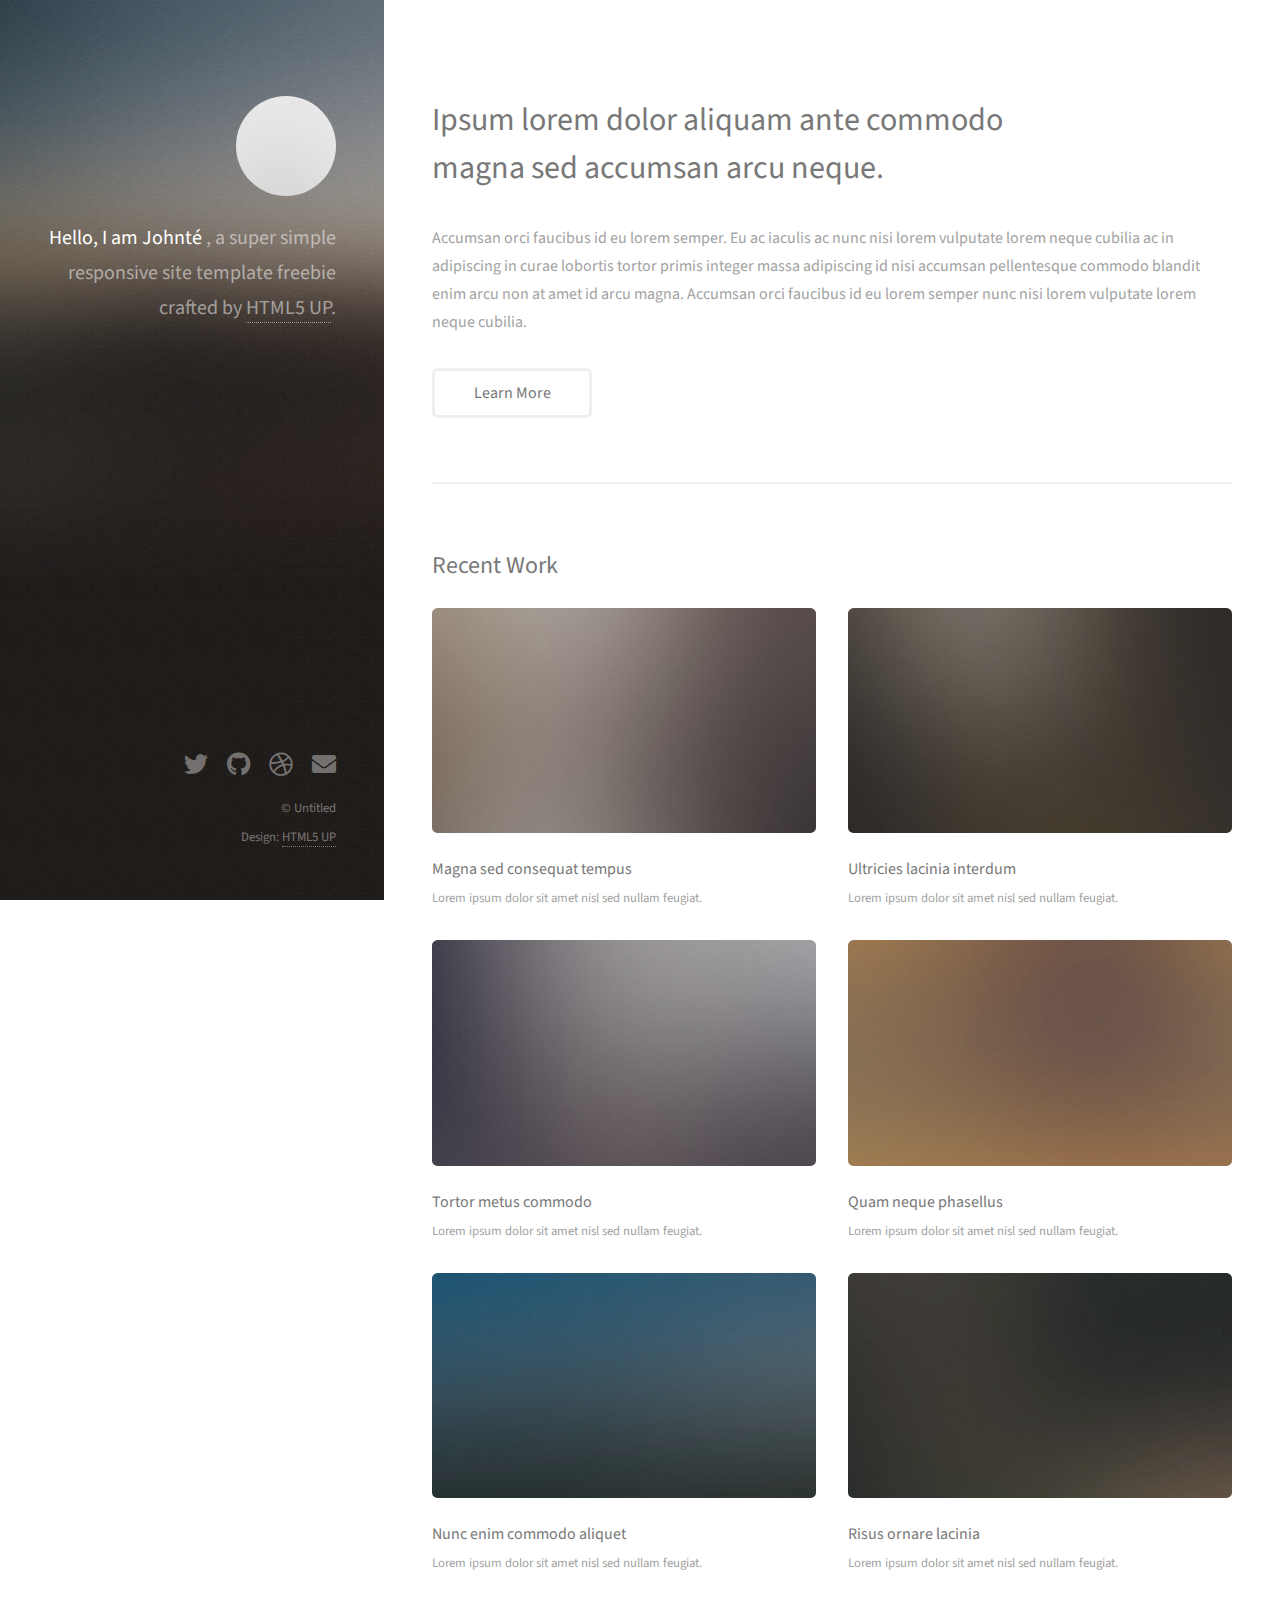
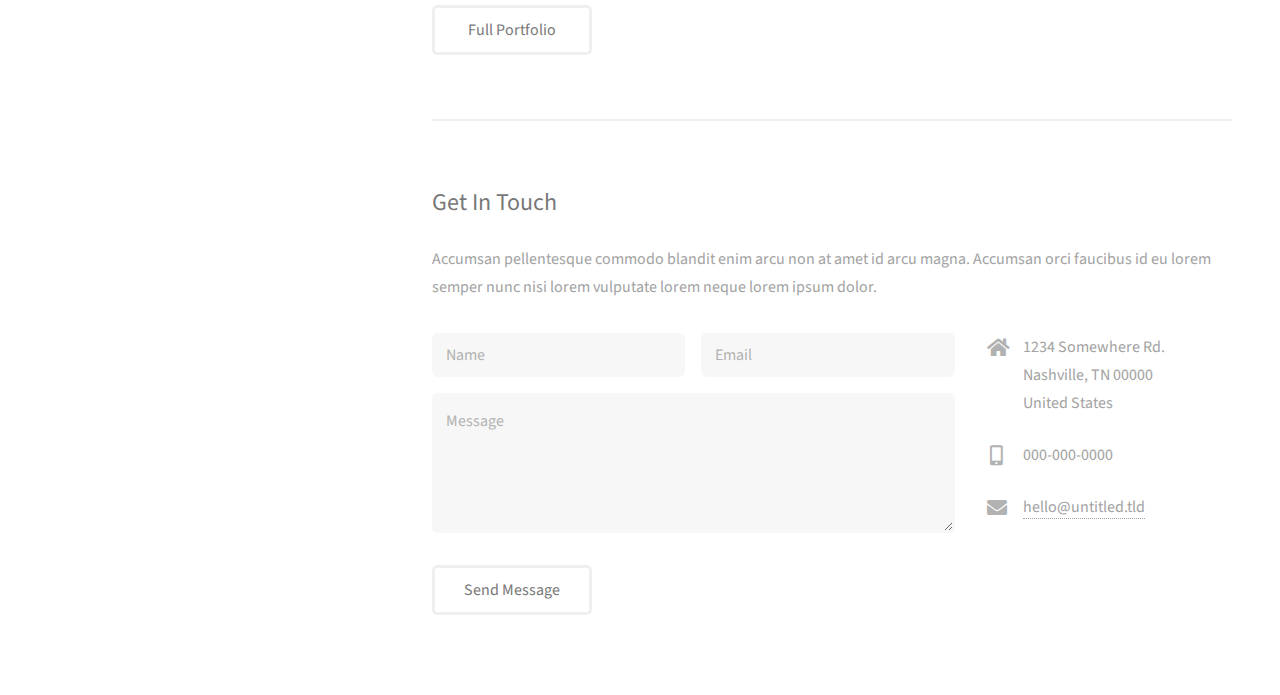
==== commit 434ec68e: "update blurb" ====
--- a/index.html
+++ b/index.html
@@ -6,7 +6,7 @@
 -->
 <html>
 	<head>
-		<title>Strata by HTML5 UP</title>
+		<title>My Portfolio</title>
 		<meta charset="utf-8" />
 		<meta name="viewport" content="width=device-width, initial-scale=1, user-scalable=no" />
 		<link rel="stylesheet" href="assets/css/main.css" />
@@ -17,7 +17,7 @@
 			<header id="header">
 				<div class="inner">
 					<a href="#" class="image avatar"><img src="images/avatar.jpg" alt="" /></a>
-					<h1><strong>I am Strata</strong>, a super simple<br />
+					<h1><strong>Hello, I am Johnté </strong>, a super simple<br />
 					responsive site template freebie<br />
 					crafted by <a href="http://html5up.net">HTML5 UP</a>.</h1>
 				</div>
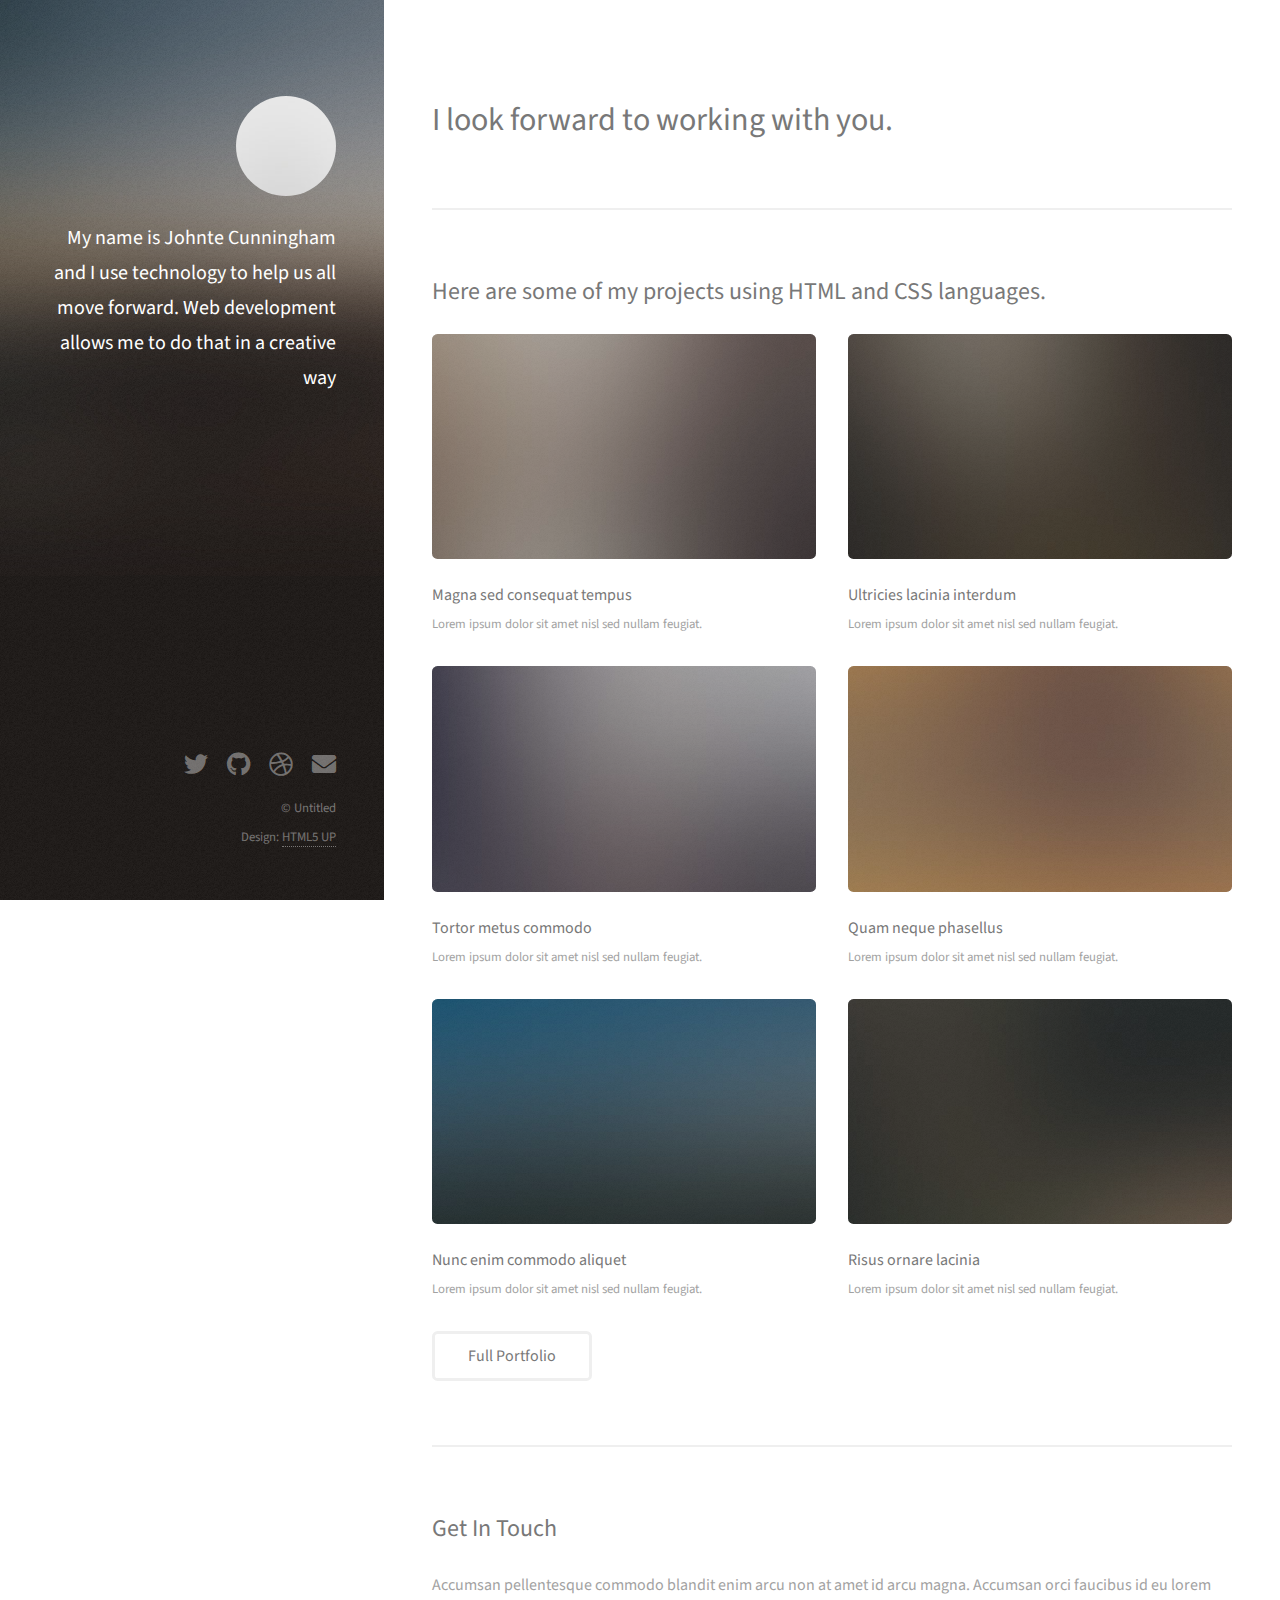
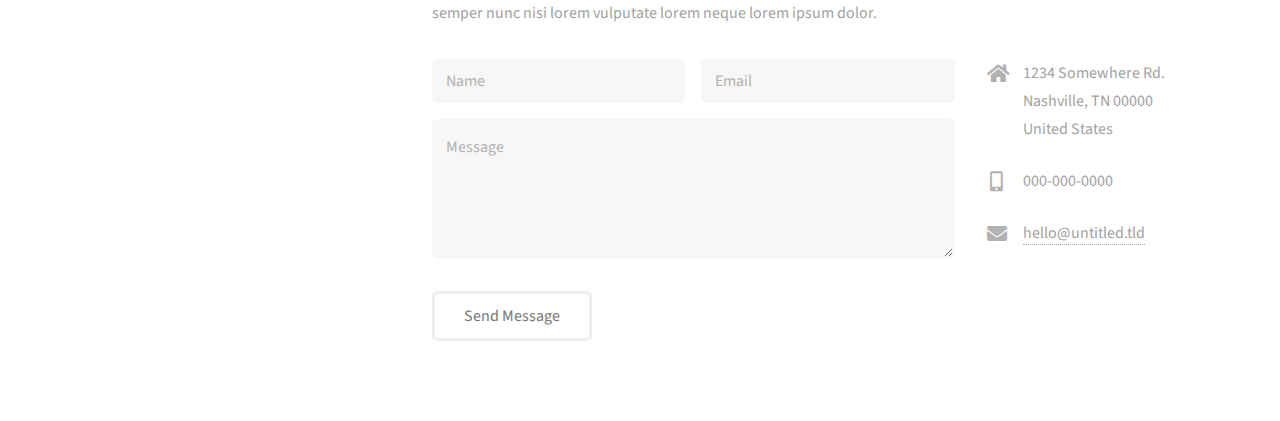
==== commit c2c47014: "Update" ====
--- a/index.html
+++ b/index.html
@@ -17,9 +17,7 @@
 			<header id="header">
 				<div class="inner">
 					<a href="#" class="image avatar"><img src="images/avatar.jpg" alt="" /></a>
-					<h1><strong>Hello, I am Johnté </strong>, a super simple<br />
-					responsive site template freebie<br />
-					crafted by <a href="http://html5up.net">HTML5 UP</a>.</h1>
+					<h1><strong>My name is Johnte Cunningham and I use technology to help us all move forward. Web development allows me to do that in a creative way</strong></h1>
 				</div>
 			</header>
 
@@ -29,18 +27,17 @@
 				<!-- One -->
 					<section id="one">
 						<header class="major">
-							<h2>Ipsum lorem dolor aliquam ante commodo<br />
-							magna sed accumsan arcu neque.</h2>
+							<h2><strong>I look forward to working with you.</strong></h2>
 						</header>
-						<p>Accumsan orci faucibus id eu lorem semper. Eu ac iaculis ac nunc nisi lorem vulputate lorem neque cubilia ac in adipiscing in curae lobortis tortor primis integer massa adipiscing id nisi accumsan pellentesque commodo blandit enim arcu non at amet id arcu magna. Accumsan orci faucibus id eu lorem semper nunc nisi lorem vulputate lorem neque cubilia.</p>
+						<!-- <p>Accumsan orci faucibus id eu lorem semper. Eu ac iaculis ac nunc nisi lorem vulputate lorem neque cubilia ac in adipiscing in curae lobortis tortor primis integer massa adipiscing id nisi accumsan pellentesque commodo blandit enim arcu non at amet id arcu magna. Accumsan orci faucibus id eu lorem semper nunc nisi lorem vulputate lorem neque cubilia.</p>
 						<ul class="actions">
 							<li><a href="#" class="button">Learn More</a></li>
-						</ul>
+						</ul> -->
 					</section>
 
 				<!-- Two -->
 					<section id="two">
-						<h2>Recent Work</h2>
+						<h2>Here are some of my projects using HTML and CSS languages.</h2>
 						<div class="row">
 							<article class="col-6 col-12-xsmall work-item">
 								<a href="images/fulls/01.jpg" class="image fit thumb"><img src="images/thumbs/01.jpg" alt="" /></a>
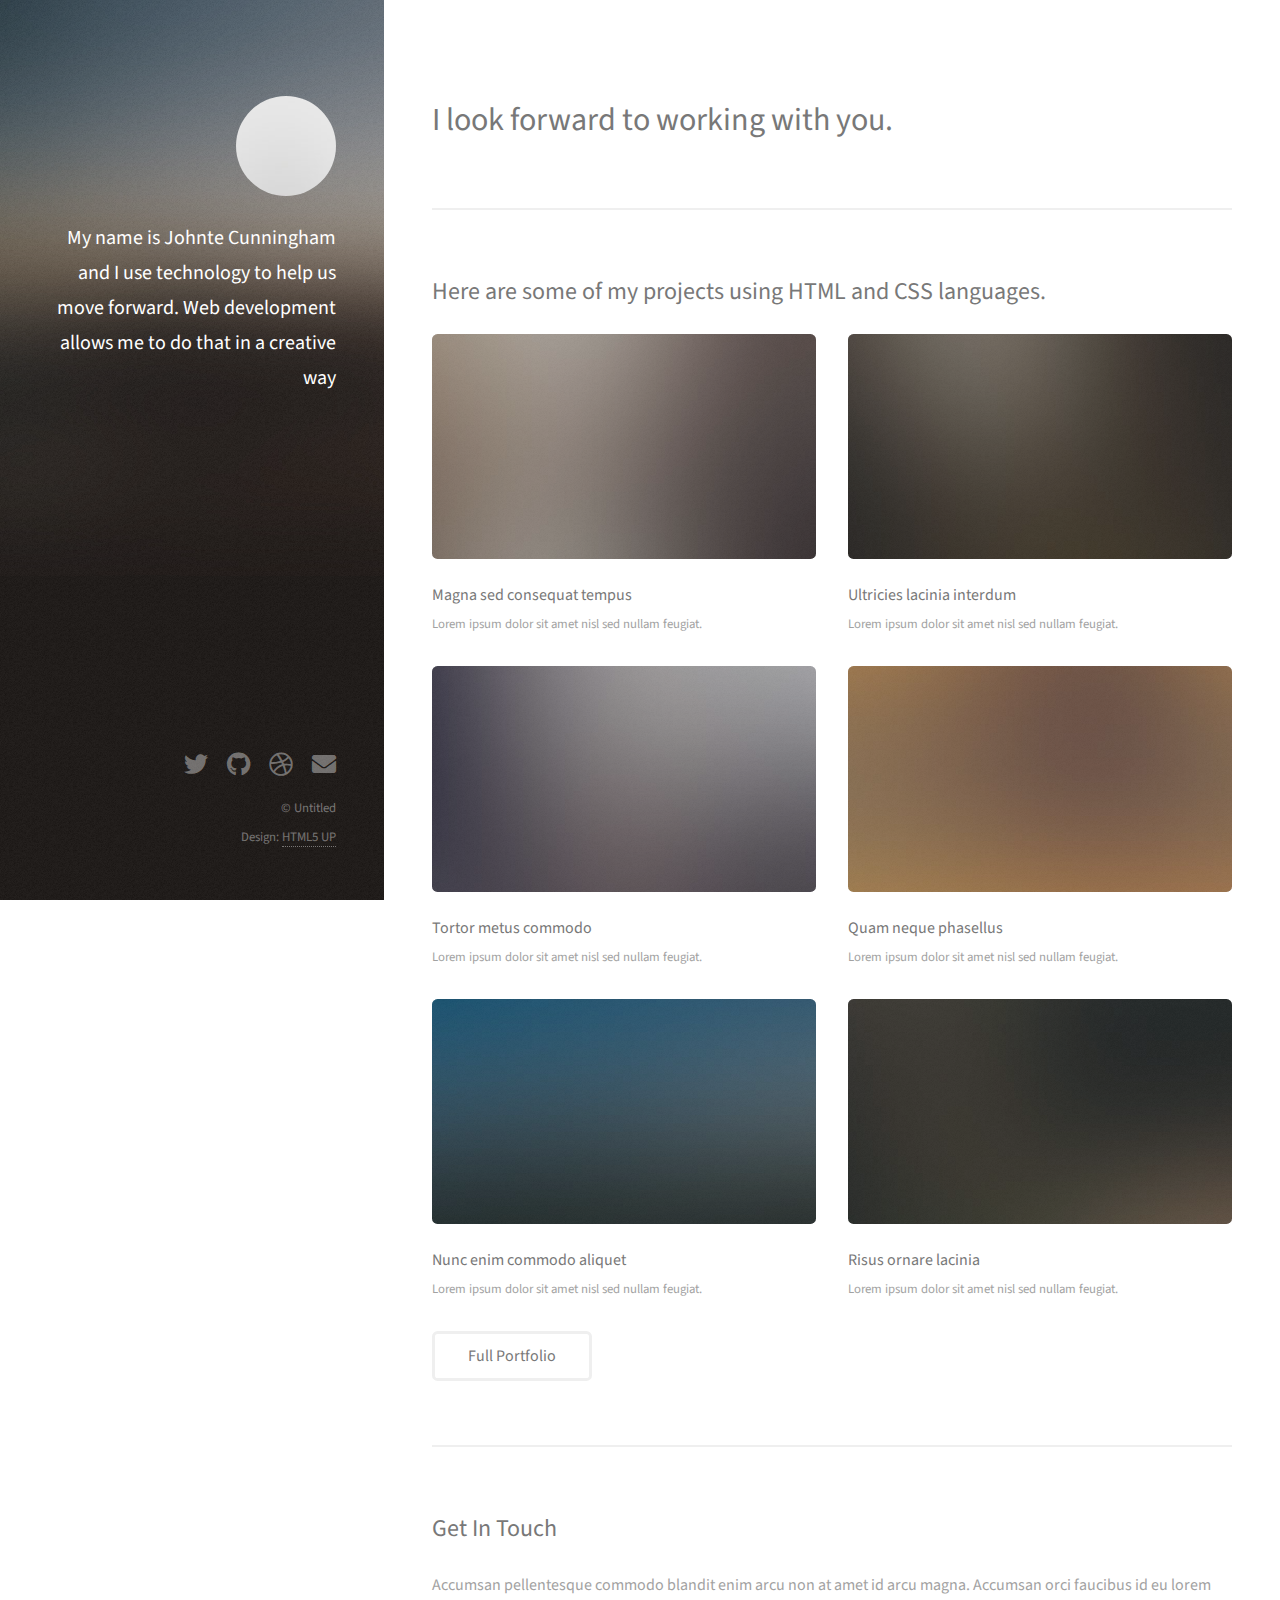
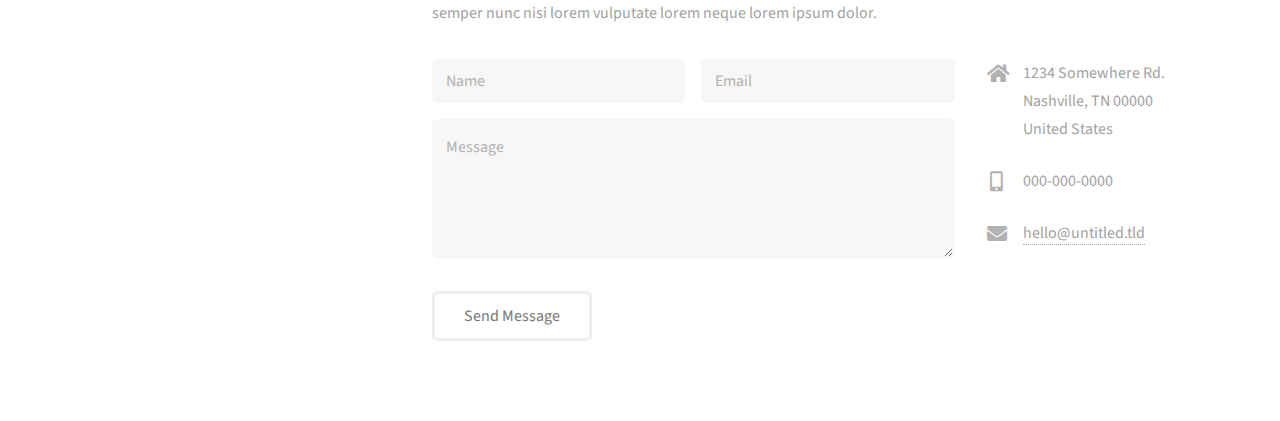
==== commit 22370b5e: "Font and Background" ====
--- a/index.html
+++ b/index.html
@@ -17,7 +17,7 @@
 			<header id="header">
 				<div class="inner">
 					<a href="#" class="image avatar"><img src="images/avatar.jpg" alt="" /></a>
-					<h1><strong>My name is Johnte Cunningham and I use technology to help us all move forward. Web development allows me to do that in a creative way</strong></h1>
+					<h1><strong>My name is Johnte Cunningham and I use technology to help us move forward. Web development allows me to do that in a creative way</strong></h1>
 				</div>
 			</header>
 
--- a/assets/css/main.css
+++ b/assets/css/main.css
@@ -1765,7 +1765,7 @@
 	}
 
 	header p {
-		color: #b2b2b2;
+		color: #464db8;
 		position: relative;
 		margin: 0 0 1.5em 0;
 	}
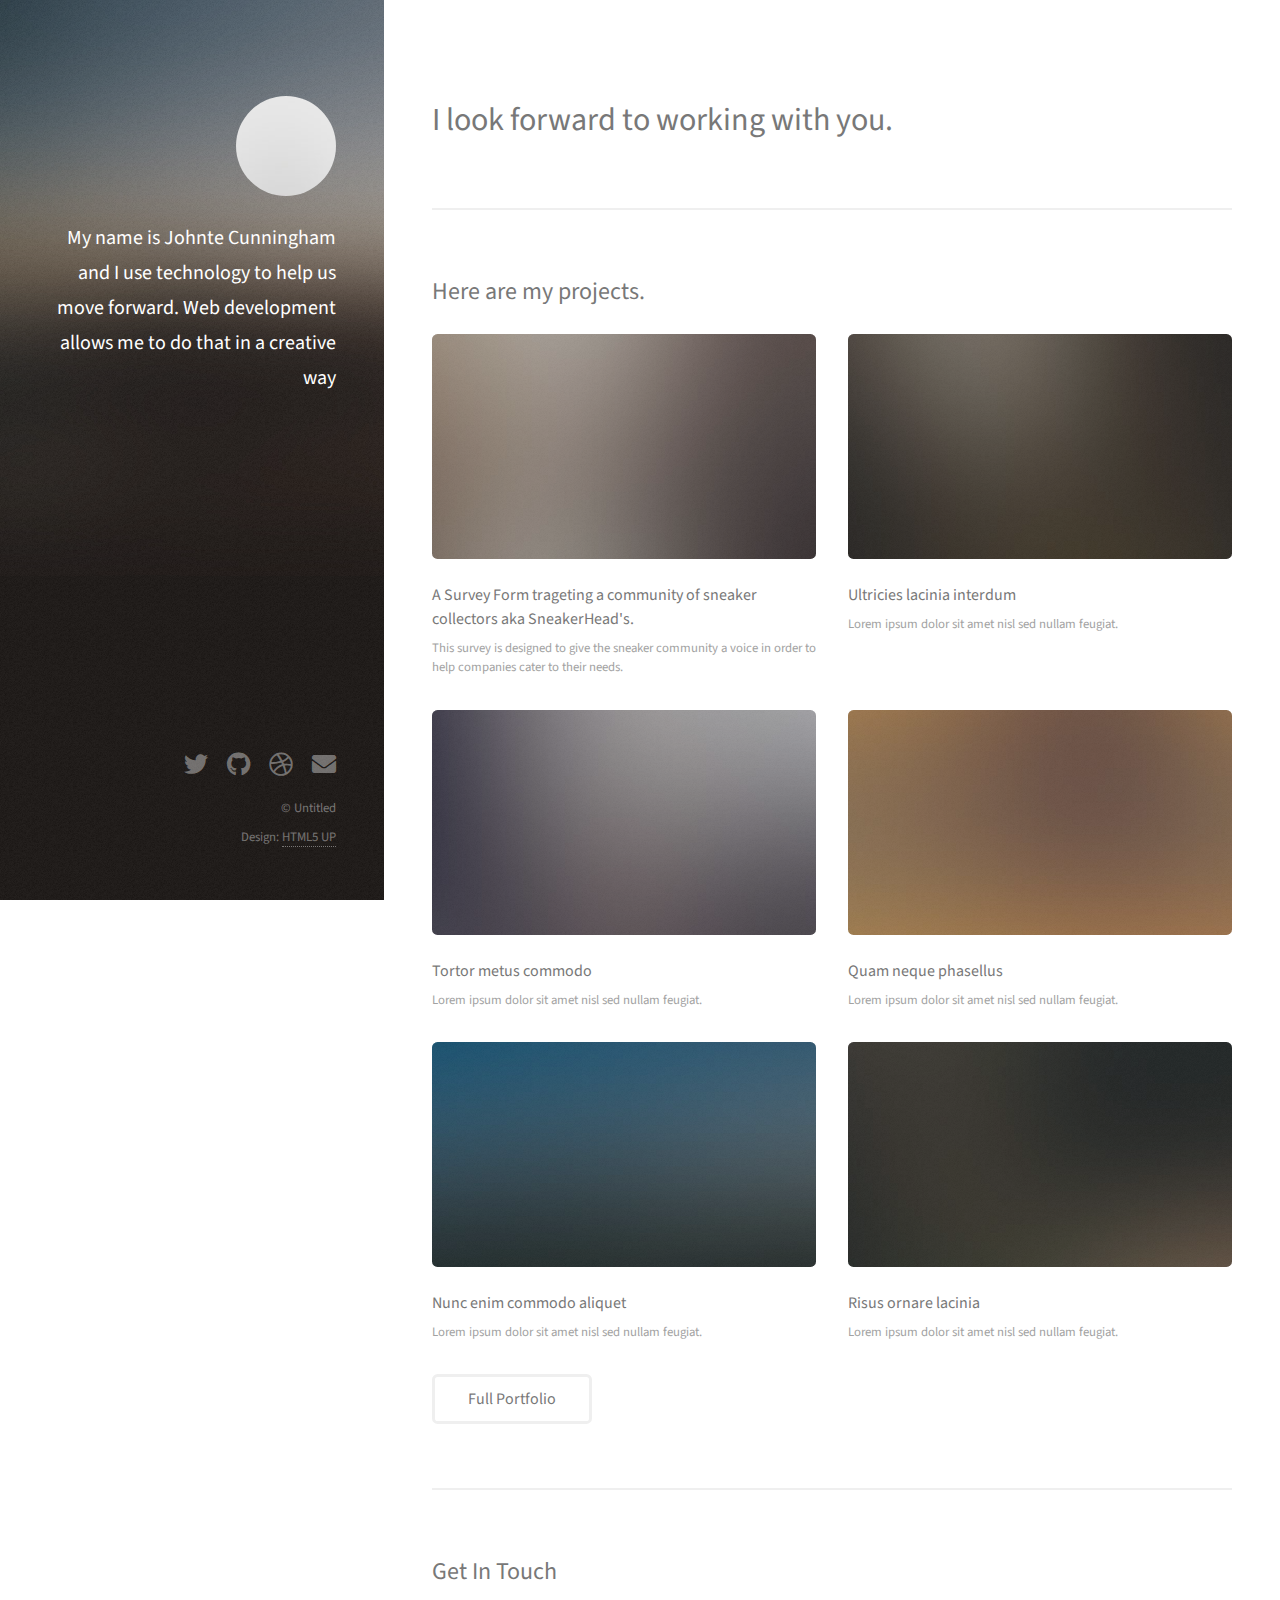
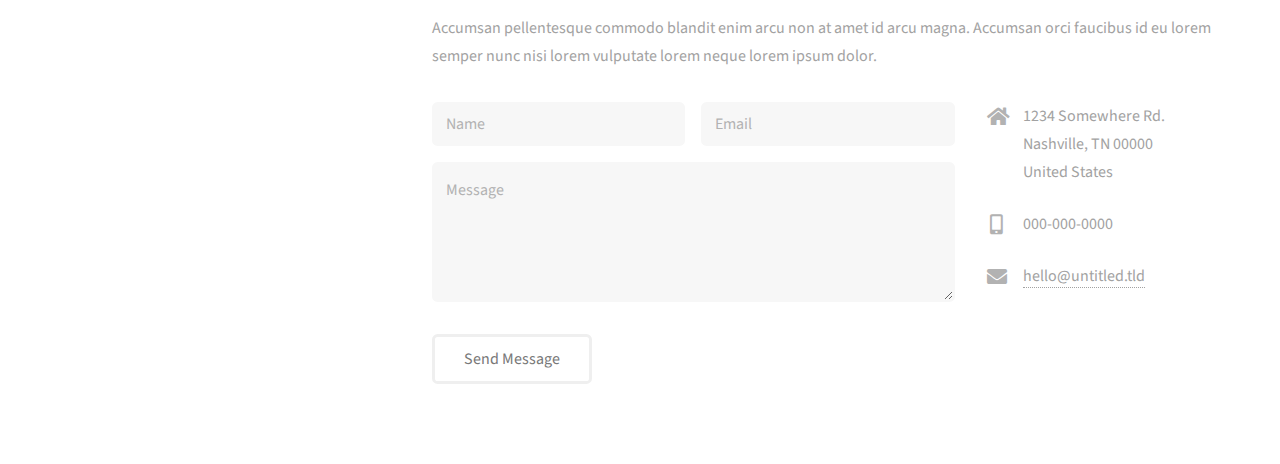
==== commit 44b85447: "Project Title #1" ====
--- a/index.html
+++ b/index.html
@@ -37,12 +37,12 @@
 
 				<!-- Two -->
 					<section id="two">
-						<h2>Here are some of my projects using HTML and CSS languages.</h2>
+						<h2>Here are my projects.</h2>
 						<div class="row">
 							<article class="col-6 col-12-xsmall work-item">
 								<a href="images/fulls/01.jpg" class="image fit thumb"><img src="images/thumbs/01.jpg" alt="" /></a>
-								<h3>Magna sed consequat tempus</h3>
-								<p>Lorem ipsum dolor sit amet nisl sed nullam feugiat.</p>
+								<h3>A Survey Form trageting a community of sneaker collectors aka SneakerHead's.</h3>
+								<p>This survey is designed to give the sneaker community a voice in order to help companies cater to their needs.</p>
 							</article>
 							<article class="col-6 col-12-xsmall work-item">
 								<a href="images/fulls/02.jpg" class="image fit thumb"><img src="images/thumbs/02.jpg" alt="" /></a>
